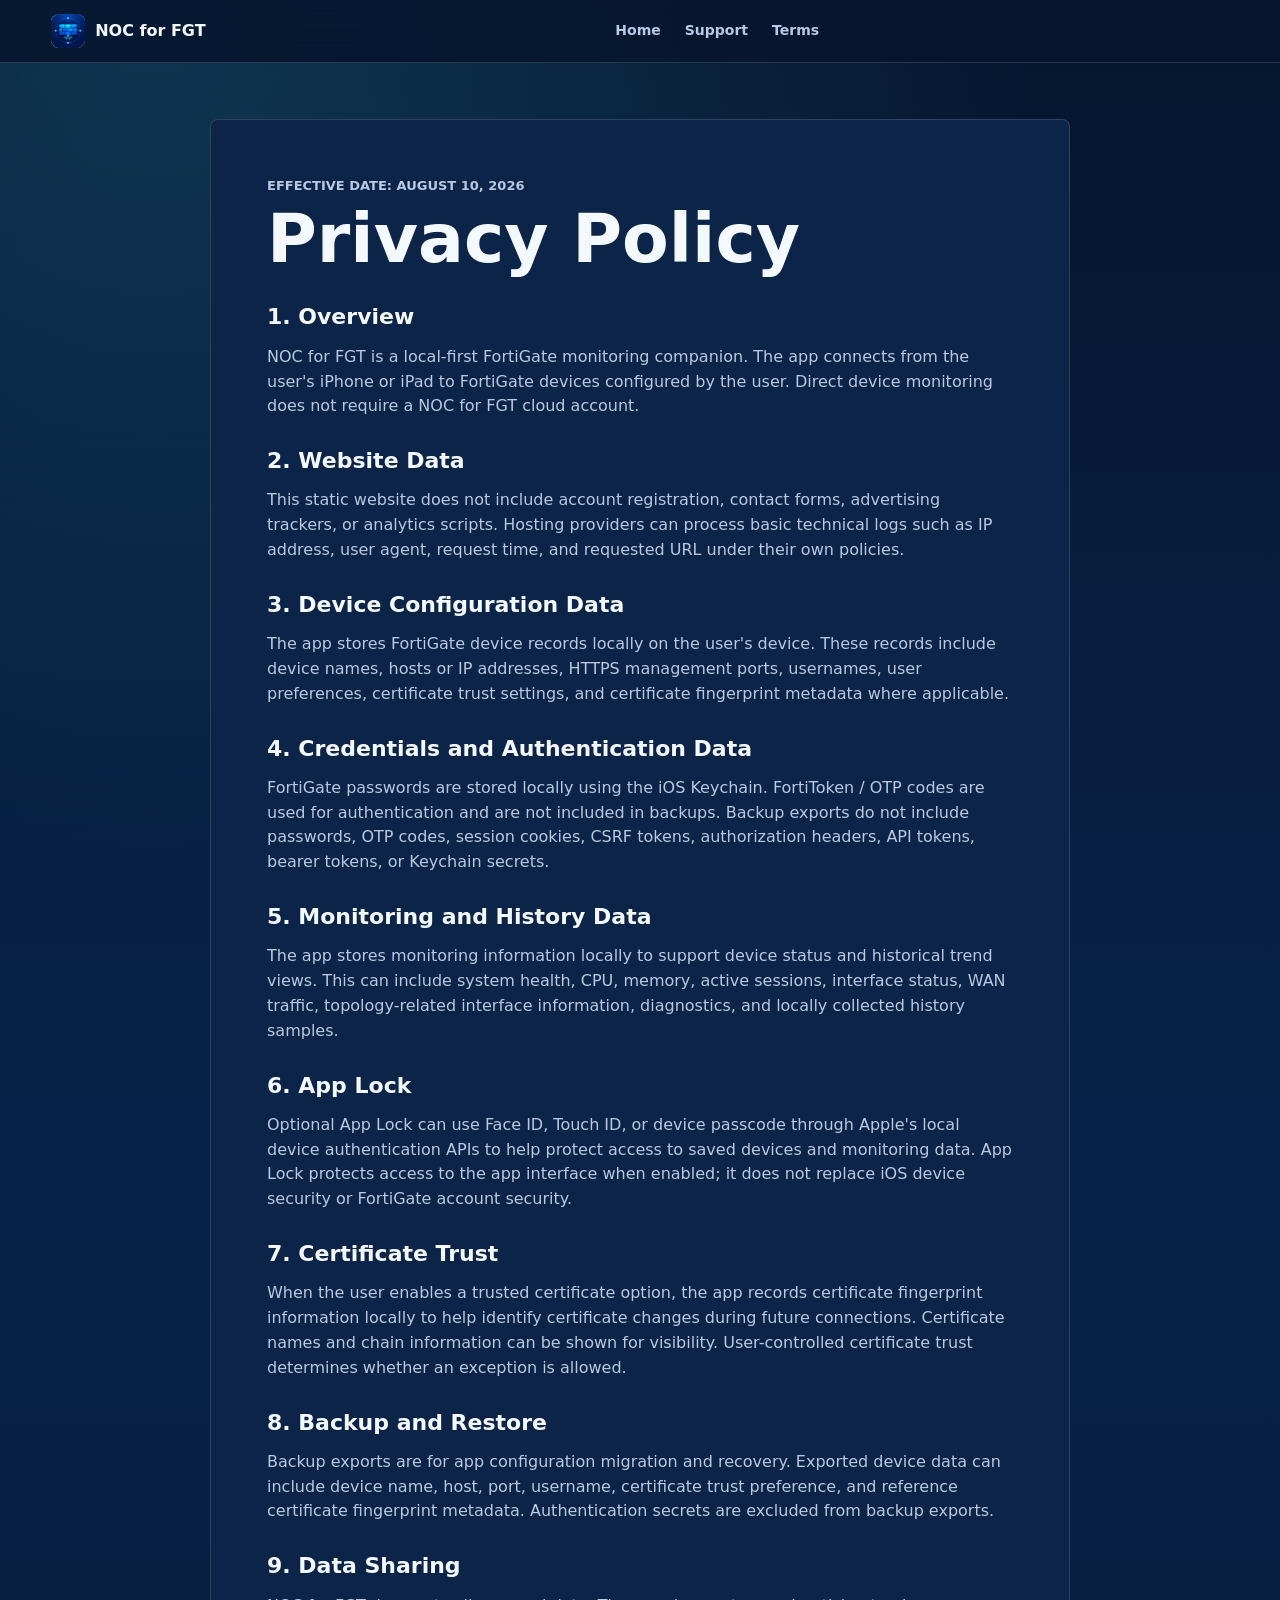
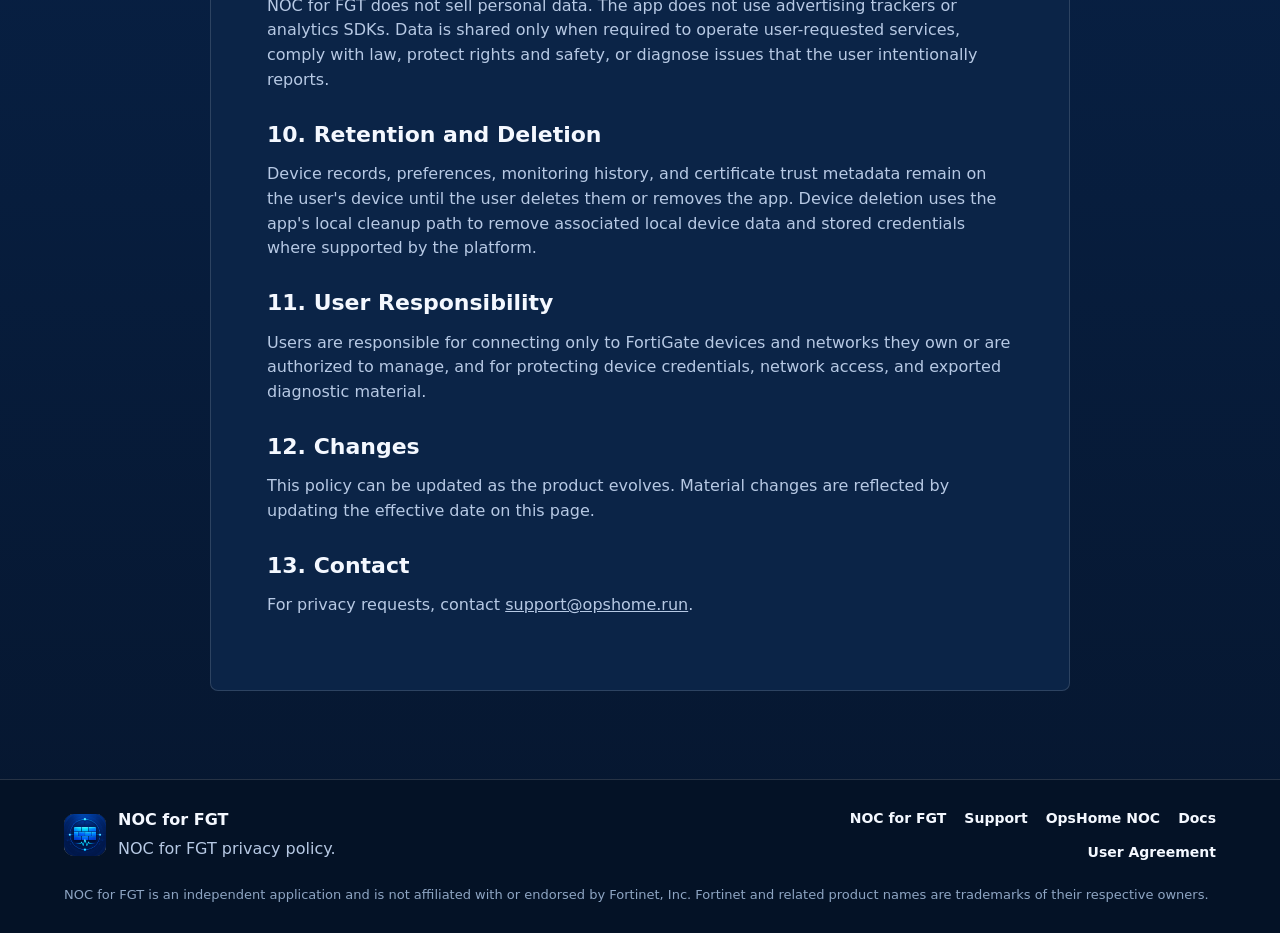
==== docs/privacy.html @ e4c50e58 "Add files via upload" ====
<!doctype html>
<html lang="en">
<head>
  <meta charset="utf-8">
  <meta name="viewport" content="width=device-width, initial-scale=1">
  <meta name="description" content="Privacy Policy for NOC for FGT.">
  <title>Privacy Policy | NOC for FGT</title>
  <link rel="canonical" href="https://fgt.opshome.run/privacy.html">
  <link rel="icon" href="favicon.ico" sizes="any">
  <link rel="apple-touch-icon" href="assets/images/logo.png">
  <link rel="stylesheet" href="assets/styles.css">
</head>
<body>
  <header class="site-header compact">
    <a class="brand" href="index.html" aria-label="NOC for FGT home">
      <img src="assets/images/logo.png" alt="" class="brand-logo">
      <span>NOC for FGT</span>
    </a>
    <nav class="site-nav" aria-label="Primary navigation">
      <a href="index.html">Home</a>
      <a href="support.html">Support</a>
      <a href="terms.html">Terms</a>
    </nav>
  </header>

  <main class="legal-page">
    <article class="legal-document">
      <p class="eyebrow">Effective date: August 10, 2026</p>
      <h1>Privacy Policy</h1>

      <h2>1. Overview</h2>
      <p>NOC for FGT is a local-first FortiGate monitoring companion. The app connects from the user's iPhone or iPad to FortiGate devices configured by the user. Direct device monitoring does not require a NOC for FGT cloud account.</p>

      <h2>2. Website Data</h2>
      <p>This static website does not include account registration, contact forms, advertising trackers, or analytics scripts. Hosting providers can process basic technical logs such as IP address, user agent, request time, and requested URL under their own policies.</p>

      <h2>3. Device Configuration Data</h2>
      <p>The app stores FortiGate device records locally on the user's device. These records include device names, hosts or IP addresses, HTTPS management ports, usernames, user preferences, certificate trust settings, and certificate fingerprint metadata where applicable.</p>

      <h2>4. Credentials and Authentication Data</h2>
      <p>FortiGate passwords are stored locally using the iOS Keychain. FortiToken / OTP codes are used for authentication and are not included in backups. Backup exports do not include passwords, OTP codes, session cookies, CSRF tokens, authorization headers, API tokens, bearer tokens, or Keychain secrets.</p>

      <h2>5. Monitoring and History Data</h2>
      <p>The app stores monitoring information locally to support device status and historical trend views. This can include system health, CPU, memory, active sessions, interface status, WAN traffic, topology-related interface information, diagnostics, and locally collected history samples.</p>

      <h2>6. App Lock</h2>
      <p>Optional App Lock can use Face ID, Touch ID, or device passcode through Apple's local device authentication APIs to help protect access to saved devices and monitoring data. App Lock protects access to the app interface when enabled; it does not replace iOS device security or FortiGate account security.</p>

      <h2>7. Certificate Trust</h2>
      <p>When the user enables a trusted certificate option, the app records certificate fingerprint information locally to help identify certificate changes during future connections. Certificate names and chain information can be shown for visibility. User-controlled certificate trust determines whether an exception is allowed.</p>

      <h2>8. Backup and Restore</h2>
      <p>Backup exports are for app configuration migration and recovery. Exported device data can include device name, host, port, username, certificate trust preference, and reference certificate fingerprint metadata. Authentication secrets are excluded from backup exports.</p>

      <h2>9. Data Sharing</h2>
      <p>NOC for FGT does not sell personal data. The app does not use advertising trackers or analytics SDKs. Data is shared only when required to operate user-requested services, comply with law, protect rights and safety, or diagnose issues that the user intentionally reports.</p>

      <h2>10. Retention and Deletion</h2>
      <p>Device records, preferences, monitoring history, and certificate trust metadata remain on the user's device until the user deletes them or removes the app. Device deletion uses the app's local cleanup path to remove associated local device data and stored credentials where supported by the platform.</p>

      <h2>11. User Responsibility</h2>
      <p>Users are responsible for connecting only to FortiGate devices and networks they own or are authorized to manage, and for protecting device credentials, network access, and exported diagnostic material.</p>

      <h2>12. Changes</h2>
      <p>This policy can be updated as the product evolves. Material changes are reflected by updating the effective date on this page.</p>

      <h2>13. Contact</h2>
      <p>For privacy requests, contact <a href="mailto:support@opshome.run">support@opshome.run</a>.</p>
    </article>
  </main>

  <footer class="site-footer">
    <div class="footer-brand">
      <img src="assets/images/logo.png" alt="" class="footer-logo">
      <div>
        <strong>NOC for FGT</strong>
        <p>NOC for FGT privacy policy.</p>
      </div>
    </div>
    <div class="footer-links">
      <a href="index.html">NOC for FGT</a>
      <a href="support.html">Support</a>
      <a href="https://app.opshome.run/" target="_blank" rel="noopener">OpsHome NOC</a>
      <a href="https://docs.opshome.run/" target="_blank" rel="noopener">Docs</a>
      <a href="terms.html">User Agreement</a>
    </div>
    <p class="footer-note">NOC for FGT is an independent application and is not affiliated with or endorsed by Fortinet, Inc. Fortinet and related product names are trademarks of their respective owners.</p>
  </footer>
</body>
</html>
---- docs/assets/styles.css ----
:root {
  color-scheme: dark;
  --bg: #06162e;
  --panel: #0b2447;
  --panel-2: #103a70;
  --ink: #f4f8ff;
  --muted: #b7c9e4;
  --line: rgba(255, 255, 255, 0.14);
  --blue: #3f8cff;
  --blue-2: #0c5ed7;
  --cyan: #43d9ff;
  --white: #f5f9ff;
  --dark-text: #071932;
  --dark-muted: #49647f;
  --card-text-primary: #102a43;
  --card-text-secondary: #475569;
  --shadow: 0 24px 80px rgba(0, 18, 56, 0.42);
}

* {
  box-sizing: border-box;
}

html {
  scroll-behavior: smooth;
  scroll-padding-top: 84px;
}

body {
  margin: 0;
  min-width: 320px;
  overflow-x: hidden;
  background:
    radial-gradient(circle at 12% 0%, rgba(67, 217, 255, 0.16), transparent 32%),
    linear-gradient(180deg, #06162e 0%, #08234a 46%, #06162e 100%);
  color: var(--ink);
  font-family: Inter, ui-sans-serif, system-ui, -apple-system, BlinkMacSystemFont, "Segoe UI", sans-serif;
  line-height: 1.55;
}

a {
  color: inherit;
}

a:focus-visible,
button:focus-visible,
summary:focus-visible {
  outline: 3px solid var(--cyan);
  outline-offset: 4px;
}

.site-header {
  position: sticky;
  top: 0;
  z-index: 20;
  display: grid;
  grid-template-columns: auto minmax(0, 1fr) auto;
  gap: 20px;
  align-items: center;
  padding: 14px clamp(18px, 4vw, 56px);
  background: rgba(6, 22, 46, 0.86);
  border-bottom: 1px solid var(--line);
  backdrop-filter: blur(18px);
}

.brand {
  display: inline-flex;
  align-items: center;
  gap: 10px;
  min-width: 0;
  color: var(--ink);
  font-weight: 800;
  text-decoration: none;
}

.brand-logo {
  width: 34px;
  height: 34px;
  border-radius: 8px;
}

.site-nav {
  display: flex;
  align-items: center;
  justify-content: center;
  gap: clamp(12px, 2vw, 24px);
  color: var(--muted);
  font-size: 14px;
  font-weight: 700;
  white-space: nowrap;
}

.site-nav a,
.footer-links a,
.family-links a,
.text-link {
  text-decoration: none;
}

.site-nav a:hover,
.footer-links a:hover,
.family-links a:hover,
.text-link:hover {
  color: var(--cyan);
}

.nav-cta {
  display: inline-flex;
  align-items: center;
  justify-content: center;
  min-height: 38px;
  padding: 0 14px;
  border: 1px solid rgba(105, 166, 255, 0.55);
  border-radius: 8px;
  color: var(--ink);
  font-size: 13px;
  font-weight: 800;
  text-decoration: none;
  background: rgba(63, 140, 255, 0.14);
}

.hero {
  padding: 84px clamp(18px, 5vw, 72px) 64px;
  border-bottom: 1px solid var(--line);
  background:
    linear-gradient(90deg, rgba(6, 22, 46, 0.96), rgba(6, 22, 46, 0.78)),
    linear-gradient(180deg, rgba(63, 140, 255, 0.18), rgba(64, 217, 255, 0.08));
}

.hero-inner,
.section {
  width: min(1220px, 100%);
  margin: 0 auto;
}

.hero-inner {
  display: grid;
  grid-template-columns: minmax(0, 1.05fr) minmax(320px, 0.95fr);
  gap: clamp(34px, 6vw, 84px);
  align-items: center;
  min-height: 76vh;
}

.hero-content {
  position: relative;
  z-index: 1;
}

.hero-logo {
  width: 72px;
  height: 72px;
  border-radius: 16px;
  margin-bottom: 24px;
  box-shadow: var(--shadow);
}

.eyebrow {
  margin: 0 0 10px;
  color: var(--cyan);
  font-size: 13px;
  font-weight: 900;
  letter-spacing: 0;
  text-transform: uppercase;
}

h1,
h2,
h3,
p,
li,
summary {
  overflow-wrap: anywhere;
}

h1 {
  max-width: 760px;
  margin: 0;
  font-size: clamp(48px, 7vw, 92px);
  line-height: 0.96;
  letter-spacing: 0;
}

h2 {
  margin: 0;
  font-size: clamp(32px, 4vw, 54px);
  line-height: 1.06;
  letter-spacing: 0;
}

h3 {
  margin: 0 0 10px;
  font-size: 20px;
  line-height: 1.2;
}

.hero-copy {
  max-width: 680px;
  margin: 24px 0 0;
  color: var(--ink);
  font-size: clamp(19px, 2vw, 23px);
}

.hero-support,
.section-copy p,
.section-heading p,
.final-cta p,
.product-family p,
.topology-copy p {
  color: var(--muted);
  font-size: 17px;
}

.hero-support {
  max-width: 640px;
  margin: 14px 0 0;
}

.hero-actions,
.cta-actions {
  display: flex;
  flex-wrap: wrap;
  align-items: center;
  gap: 12px;
  margin-top: 30px;
}

.button {
  display: inline-flex;
  align-items: center;
  justify-content: center;
  min-height: 46px;
  padding: 0 18px;
  border-radius: 8px;
  border: 1px solid var(--line);
  font-weight: 850;
  text-decoration: none;
}

.button.primary {
  background: linear-gradient(180deg, var(--blue), var(--blue-2));
  border-color: #69a6ff;
  color: #ffffff;
}

.button.secondary {
  background: rgba(255, 255, 255, 0.07);
  color: var(--ink);
}

.button.disabled {
  cursor: default;
}

.text-link {
  color: var(--cyan);
  font-weight: 850;
}

.trust-chips {
  display: flex;
  flex-wrap: wrap;
  gap: 10px;
  margin-top: 26px;
}

.trust-chips span,
.trend-list span,
.topology-tags span {
  display: inline-flex;
  align-items: center;
  min-height: 34px;
  padding: 0 12px;
  border-radius: 999px;
  border: 1px solid rgba(67, 217, 255, 0.28);
  background: rgba(67, 217, 255, 0.08);
  color: #d8f5ff;
  font-size: 13px;
  font-weight: 800;
}

.demo-note {
  margin: 18px 0 0;
  color: #d8eaff;
}

.hero-shot {
  display: block;
  width: min(100%, 520px);
  max-height: 760px;
  margin-inline: auto;
  object-fit: contain;
  filter: drop-shadow(var(--shadow));
}

.trust-bar {
  display: flex;
  flex-wrap: wrap;
  justify-content: center;
  gap: 12px 22px;
  padding: 18px clamp(18px, 5vw, 72px);
  color: #d6e7ff;
  background: rgba(11, 36, 71, 0.72);
  border-bottom: 1px solid var(--line);
  font-size: 14px;
  font-weight: 750;
}

.section {
  padding: clamp(68px, 8vw, 112px) 0;
}

.split-section {
  display: grid;
  grid-template-columns: minmax(0, 0.95fr) minmax(320px, 1.05fr);
  gap: clamp(36px, 6vw, 78px);
  align-items: center;
  padding-left: clamp(18px, 5vw, 72px);
  padding-right: clamp(18px, 5vw, 72px);
}

.split-section.reverse {
  grid-template-columns: minmax(320px, 1fr) minmax(0, 1fr);
}

.section-copy p {
  max-width: 700px;
}

.capability-list {
  display: grid;
  grid-template-columns: repeat(2, minmax(0, 1fr));
  gap: 14px;
  margin-top: 26px;
}

.capability-list article,
.security-list p,
.device-grid article,
.metric-grid article,
.compat-grid article,
.steps article {
  border: 1px solid var(--line);
  border-radius: 8px;
  background: rgba(255, 255, 255, 0.055);
}

.capability-list article {
  padding: 18px;
}

.capability-list p,
.security-list p,
.device-grid p,
.compat-grid p,
.steps p,
.faq-list p {
  margin: 0;
  color: var(--muted);
}

.product-shot {
  margin: 0;
}

.product-shot img {
  display: block;
  width: 100%;
  max-height: 720px;
  object-fit: contain;
  filter: drop-shadow(var(--shadow));
}

figcaption {
  margin-top: 10px;
  color: var(--muted);
  font-size: 13px;
  text-align: center;
}

.light-section {
  width: 100%;
  max-width: none;
  padding-left: clamp(18px, 5vw, 72px);
  padding-right: clamp(18px, 5vw, 72px);
  background: #eaf3ff;
  color: var(--dark-text);
}

.light-section > * {
  width: min(1220px, 100%);
  margin-left: auto;
  margin-right: auto;
}

.light-section .eyebrow {
  color: #0c5ed7;
}

.light-section .section-heading p,
.light-section p,
.light-section li {
  color: var(--dark-muted);
}

.section-heading {
  max-width: 820px;
  margin-bottom: 32px;
}

.feature-columns,
.steps,
.compat-grid {
  display: grid;
  grid-template-columns: repeat(4, minmax(0, 1fr));
  gap: 16px;
}

.feature-columns article,
.steps article,
.compat-grid article {
  padding: 22px;
  border-radius: 8px;
  background: #ffffff;
  border: 1px solid #c5d9f5;
  box-shadow: 0 16px 40px rgba(28, 86, 155, 0.08);
}

.feature-columns ul,
.check-list {
  margin: 0;
  padding-left: 20px;
  color: var(--dark-muted);
}

.feature-columns li + li,
.check-list li + li {
  margin-top: 8px;
}

.metrics-section,
.topology-section,
.demo-section,
.compatibility-section,
.faq-section,
.final-cta,
.product-family {
  padding-left: clamp(18px, 5vw, 72px);
  padding-right: clamp(18px, 5vw, 72px);
}

.narrow {
  max-width: 760px;
}

.metric-grid {
  display: grid;
  grid-template-columns: repeat(5, minmax(0, 1fr));
  gap: 14px;
  margin-top: 30px;
}

.metric-grid article {
  min-height: 128px;
  padding: 20px;
}

.metric-grid strong,
.device-grid strong {
  display: block;
  color: var(--ink);
  font-size: 22px;
  line-height: 1.15;
}

.metric-grid span,
.device-grid span {
  display: block;
  margin-bottom: 8px;
  color: var(--cyan);
  font-size: 13px;
  font-weight: 850;
  text-transform: uppercase;
}

.trend-list,
.topology-tags {
  display: flex;
  flex-wrap: wrap;
  gap: 10px;
  margin-top: 22px;
}

.fine-print {
  margin-top: 18px;
  color: #91a9ca;
  font-size: 14px;
}

.topology-section {
  display: grid;
  grid-template-columns: minmax(0, 0.9fr) minmax(320px, 1.1fr);
  gap: clamp(30px, 6vw, 72px);
  align-items: center;
  background: rgba(255, 255, 255, 0.035);
  border-top: 1px solid var(--line);
  border-bottom: 1px solid var(--line);
}

.demo-section {
  display: grid;
  place-items: center;
}

.demo-panel {
  width: min(900px, 100%);
  padding: clamp(28px, 5vw, 56px);
  border-radius: 8px;
  background:
    linear-gradient(135deg, rgba(63, 140, 255, 0.22), rgba(67, 217, 255, 0.08)),
    var(--panel);
  border: 1px solid rgba(105, 166, 255, 0.32);
  box-shadow: var(--shadow);
}

.check-list {
  color: var(--muted);
  margin-top: 20px;
}

.device-grid {
  display: grid;
  grid-template-columns: repeat(2, minmax(0, 1fr));
  gap: 14px;
}

.device-grid article {
  min-height: 132px;
  padding: 20px;
}

.security-section {
  display: grid;
  grid-template-columns: minmax(0, 0.8fr) minmax(340px, 1.2fr);
  gap: clamp(32px, 6vw, 72px);
  background: var(--panel);
  border-top: 1px solid var(--line);
  border-bottom: 1px solid var(--line);
}

.security-list {
  display: grid;
  gap: 14px;
}

.security-list p {
  padding: 18px;
}

.security-list strong {
  color: var(--ink);
}

.steps {
  grid-template-columns: repeat(3, minmax(0, 1fr));
}

.steps span {
  display: block;
  margin-bottom: 18px;
  color: #0c5ed7;
  font-size: 30px;
  font-weight: 950;
}

.compat-grid {
  grid-template-columns: repeat(3, minmax(0, 1fr));
}

.compatibility-section .compat-grid article {
  color: var(--card-text-primary);
}

.compatibility-section .compat-grid h3 {
  color: var(--card-text-primary);
}

.compatibility-section .compat-grid p {
  color: var(--card-text-secondary);
}

.faq-list {
  display: grid;
  gap: 12px;
  max-width: 980px;
}

.faq-list details {
  border: 1px solid var(--line);
  border-radius: 8px;
  background: rgba(255, 255, 255, 0.055);
}

.faq-list summary {
  cursor: pointer;
  padding: 18px 20px;
  color: var(--ink);
  font-weight: 850;
}

.faq-list p {
  padding: 0 20px 20px;
}

.final-cta {
  text-align: center;
  background:
    linear-gradient(135deg, rgba(63, 140, 255, 0.22), rgba(64, 217, 255, 0.08)),
    #071b38;
  border-top: 1px solid var(--line);
  border-bottom: 1px solid var(--line);
}

.final-cta h2,
.final-cta p,
.final-cta .hero-actions {
  margin-left: auto;
  margin-right: auto;
}

.final-cta p {
  max-width: 640px;
}

.final-cta .hero-actions {
  justify-content: center;
}

.product-family {
  display: grid;
  grid-template-columns: minmax(0, 0.9fr) minmax(320px, 1.1fr);
  gap: clamp(28px, 5vw, 64px);
  align-items: center;
}

.family-links {
  display: flex;
  flex-wrap: wrap;
  justify-content: flex-end;
  gap: 12px;
}

.family-links a {
  padding: 12px 14px;
  border-radius: 8px;
  border: 1px solid var(--line);
  background: rgba(255, 255, 255, 0.055);
  color: var(--ink);
  font-weight: 800;
}

.site-footer {
  display: grid;
  grid-template-columns: minmax(260px, 1.1fr) minmax(220px, 0.9fr);
  gap: 22px;
  align-items: start;
  padding: 28px clamp(18px, 5vw, 72px);
  color: var(--muted);
  border-top: 1px solid var(--line);
  background: #041226;
}

.site-footer p {
  margin: 0;
}

.site-footer a {
  color: var(--ink);
}

.footer-brand {
  display: flex;
  gap: 12px;
  align-items: center;
}

.footer-brand strong {
  display: block;
  color: var(--ink);
  margin-bottom: 4px;
}

.footer-logo {
  width: 42px;
  height: 42px;
  border-radius: 10px;
  flex: 0 0 auto;
}

.footer-links {
  display: flex;
  flex-wrap: wrap;
  justify-content: flex-end;
  gap: 12px 18px;
  font-size: 14px;
  font-weight: 800;
}

.footer-note {
  grid-column: 1 / -1;
  color: #8ea5c3;
  font-size: 13px;
}

.legal-page {
  padding: 56px 20px 88px;
}

.legal-document {
  max-width: 860px;
  margin: 0 auto;
  padding: clamp(28px, 5vw, 56px);
  background: var(--panel);
  border: 1px solid var(--line);
  border-radius: 8px;
}

.legal-document h1 {
  font-size: clamp(38px, 6vw, 68px);
  margin-bottom: 34px;
}

.legal-document h2 {
  margin-top: 30px;
  font-size: 22px;
}

.legal-document p {
  color: var(--muted);
}

.support-hero {
  padding: 78px clamp(18px, 5vw, 72px) 58px;
  border-bottom: 1px solid var(--line);
  background:
    linear-gradient(90deg, rgba(6, 22, 46, 0.96), rgba(6, 22, 46, 0.82)),
    linear-gradient(180deg, rgba(63, 140, 255, 0.18), rgba(67, 217, 255, 0.08));
}

.support-hero-inner {
  width: min(980px, 100%);
  margin: 0 auto;
}

.support-section {
  padding-left: clamp(18px, 5vw, 72px);
  padding-right: clamp(18px, 5vw, 72px);
}

.support-grid,
.support-columns {
  display: grid;
  grid-template-columns: repeat(3, minmax(0, 1fr));
  gap: 16px;
}

.support-card,
.support-columns article,
.support-note,
.support-links-panel {
  border: 1px solid var(--line);
  border-radius: 8px;
  background: rgba(255, 255, 255, 0.055);
}

.support-card {
  display: block;
  min-height: 148px;
  padding: 20px;
  color: var(--ink);
  text-decoration: none;
}

.support-card strong {
  display: block;
  margin-bottom: 8px;
  color: var(--ink);
  font-size: 19px;
}

.support-card span,
.support-note p,
.support-contact p {
  color: var(--muted);
}

.support-columns article {
  padding: 22px;
}

.support-columns ul,
.support-list {
  margin: 0;
  padding-left: 22px;
}

.support-columns li + li,
.support-list li + li {
  margin-top: 8px;
}

.support-note {
  margin-top: 16px;
  padding: 20px;
}

.support-list {
  max-width: 900px;
  color: var(--muted);
}

.light-section .support-columns article,
.light-section .support-card,
.light-section .support-note {
  color: var(--card-text-primary);
  background: #ffffff;
  border-color: #c5d9f5;
}

.light-section .support-columns p,
.light-section .support-columns li,
.light-section .support-note p,
.light-section .support-list,
.support-faq p {
  color: var(--card-text-secondary);
}

.light-section .faq-list details {
  background: #ffffff;
  border-color: #c5d9f5;
}

.light-section .faq-list summary {
  color: var(--card-text-primary);
}

.support-contact {
  display: grid;
  grid-template-columns: minmax(0, 1fr) minmax(280px, 0.42fr);
  gap: clamp(24px, 5vw, 56px);
  align-items: start;
  padding-left: clamp(18px, 5vw, 72px);
  padding-right: clamp(18px, 5vw, 72px);
  background: var(--panel);
  border-top: 1px solid var(--line);
}

.support-contact .button {
  margin-top: 10px;
}

.support-links-panel {
  display: grid;
  gap: 12px;
  padding: 22px;
}

.support-links-panel a {
  color: var(--cyan);
  font-weight: 850;
  text-decoration: none;
}

@media (max-width: 1020px) {
  .site-header {
    grid-template-columns: 1fr auto;
  }

  .site-nav {
    grid-column: 1 / -1;
    justify-content: flex-start;
    overflow-x: auto;
    padding-bottom: 4px;
  }

  .hero-inner,
  .split-section,
  .split-section.reverse,
  .topology-section,
  .security-section,
  .product-family {
    grid-template-columns: 1fr;
  }

  .hero-inner {
    min-height: 0;
  }

  .hero-shot {
    width: min(84vw, 440px);
  }

  .feature-columns,
  .metric-grid,
  .support-grid,
  .support-columns,
  .support-contact {
    grid-template-columns: repeat(2, minmax(0, 1fr));
  }

  .family-links {
    justify-content: flex-start;
  }
}

@media (max-width: 680px) {
  .site-header {
    gap: 12px;
  }

  .nav-cta {
    font-size: 12px;
    padding: 0 10px;
  }

  .hero {
    padding-top: 48px;
  }

  .hero-logo {
    width: 58px;
    height: 58px;
  }

  .hero-actions,
  .button {
    width: 100%;
  }

  .text-link {
    display: inline-flex;
    min-height: 42px;
    align-items: center;
    justify-content: center;
    width: 100%;
  }

  .capability-list,
  .feature-columns,
  .metric-grid,
  .device-grid,
  .steps,
  .compat-grid,
  .support-grid,
  .support-columns,
  .support-contact {
    grid-template-columns: 1fr;
  }

  .metric-grid article,
  .device-grid article {
    min-height: 0;
  }

  .site-footer {
    grid-template-columns: 1fr;
  }

  .footer-links {
    justify-content: flex-start;
  }
}

@media (prefers-reduced-motion: reduce) {
  html {
    scroll-behavior: auto;
  }

  *,
  *::before,
  *::after {
    transition-duration: 0.01ms !important;
    animation-duration: 0.01ms !important;
    animation-iteration-count: 1 !important;
  }
}
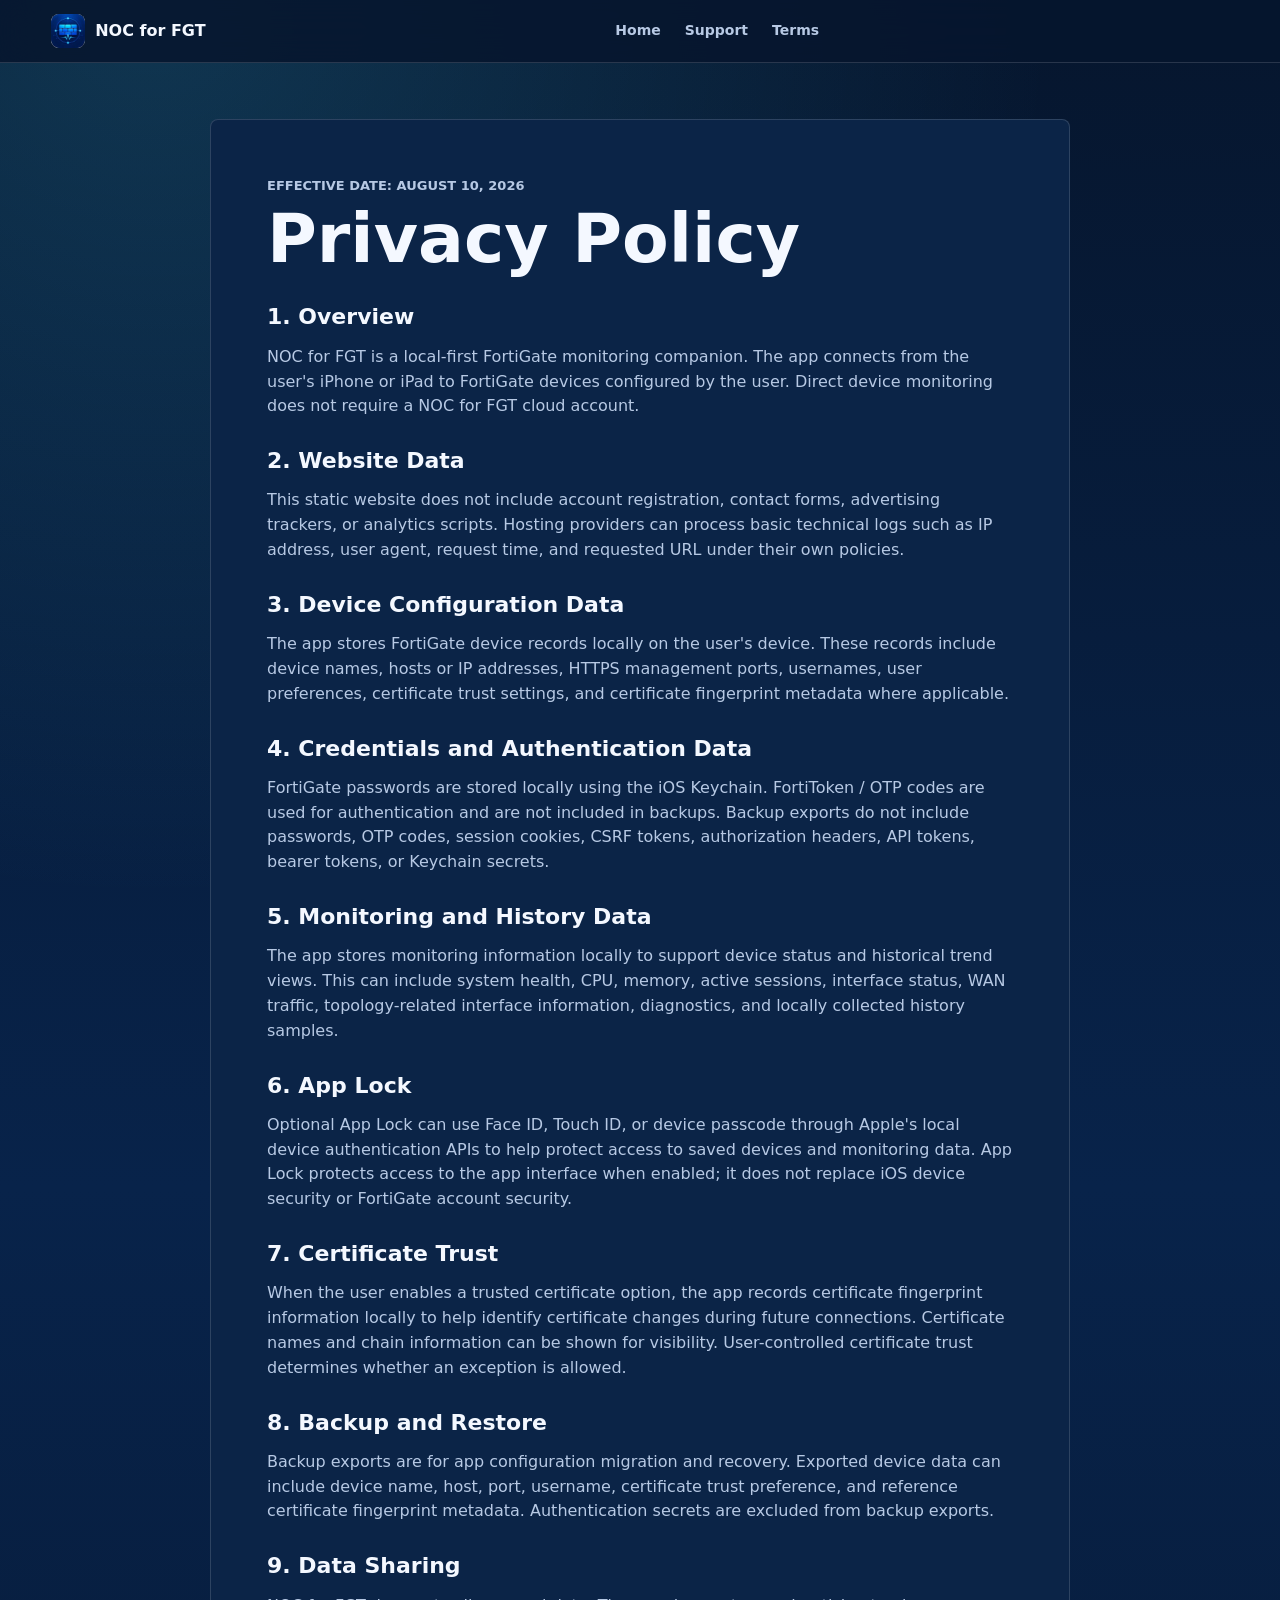
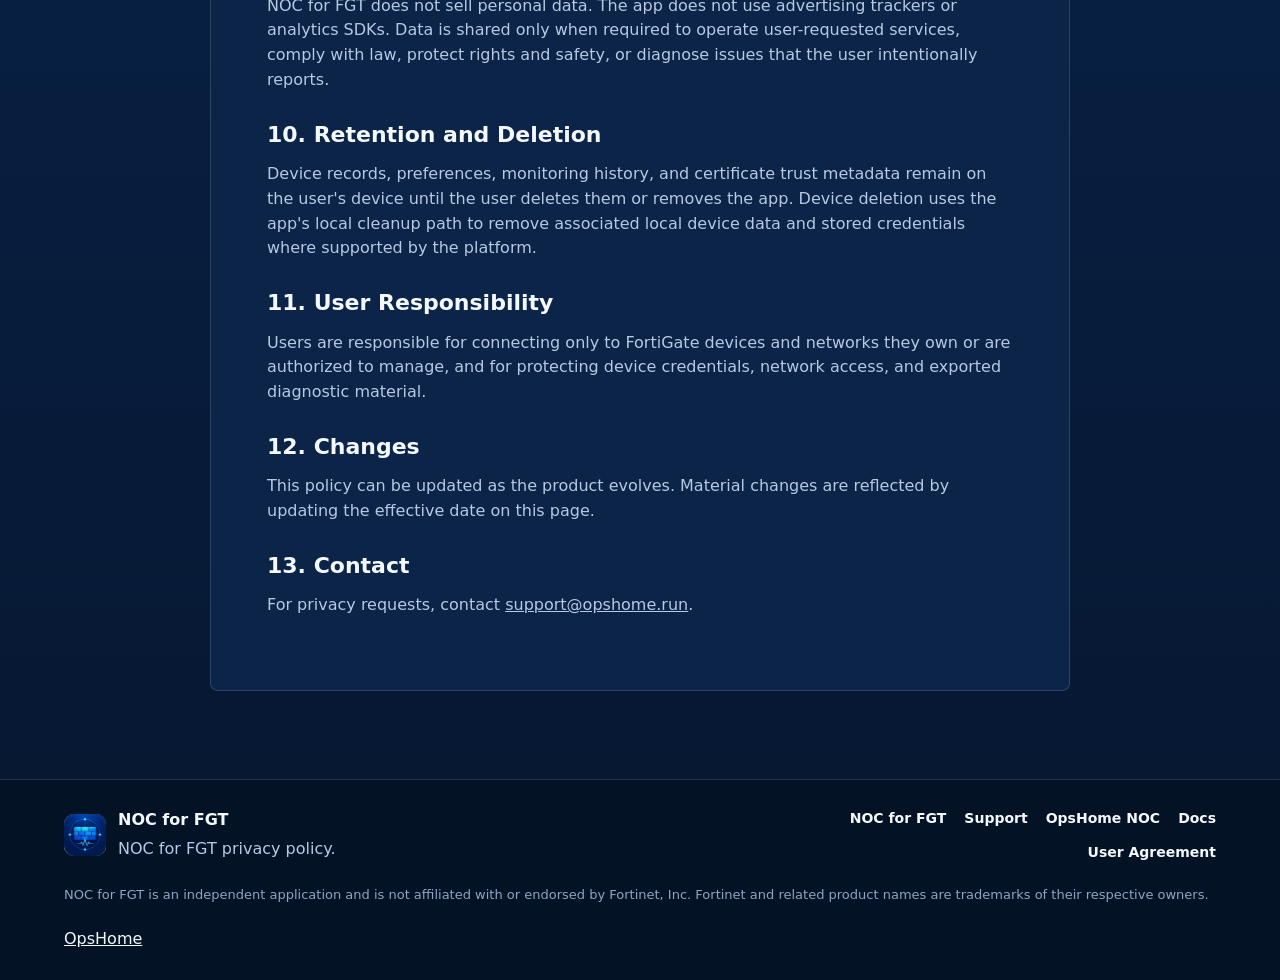
==== commit 0ab2bc81: "Add files via upload" ====
--- a/docs/privacy.html
+++ b/docs/privacy.html
@@ -4,20 +4,21 @@
   <meta charset="utf-8">
   <meta name="viewport" content="width=device-width, initial-scale=1">
   <meta name="description" content="Privacy Policy for NOC for FGT.">
+  <meta name="robots" content="noindex,follow">
   <title>Privacy Policy | NOC for FGT</title>
   <link rel="canonical" href="https://fgt.opshome.run/privacy.html">
   <link rel="icon" href="favicon.ico" sizes="any">
-  <link rel="apple-touch-icon" href="assets/images/logo.png">
-  <link rel="stylesheet" href="assets/styles.css">
+  <link rel="apple-touch-icon" href="assets/images/apple-touch-icon.png">
+  <link rel="stylesheet" href="assets/styles.css?v=20260813-pagespeed">
 </head>
 <body>
   <header class="site-header compact">
-    <a class="brand" href="index.html" aria-label="NOC for FGT home">
-      <img src="assets/images/logo.png" alt="" class="brand-logo">
+    <a class="brand" href="/" aria-label="NOC for FGT home">
+      <img src="assets/images/logo-96.webp" alt="" class="brand-logo" width="96" height="96" decoding="async">
       <span>NOC for FGT</span>
     </a>
     <nav class="site-nav" aria-label="Primary navigation">
-      <a href="index.html">Home</a>
+      <a href="/">Home</a>
       <a href="support.html">Support</a>
       <a href="terms.html">Terms</a>
     </nav>
@@ -71,20 +72,21 @@
 
   <footer class="site-footer">
     <div class="footer-brand">
-      <img src="assets/images/logo.png" alt="" class="footer-logo">
+      <img src="assets/images/logo-96.webp" alt="" class="footer-logo" width="96" height="96" loading="lazy" decoding="async">
       <div>
         <strong>NOC for FGT</strong>
         <p>NOC for FGT privacy policy.</p>
       </div>
     </div>
     <div class="footer-links">
-      <a href="index.html">NOC for FGT</a>
+      <a href="/">NOC for FGT</a>
       <a href="support.html">Support</a>
       <a href="https://app.opshome.run/" target="_blank" rel="noopener">OpsHome NOC</a>
       <a href="https://docs.opshome.run/" target="_blank" rel="noopener">Docs</a>
       <a href="terms.html">User Agreement</a>
     </div>
     <p class="footer-note">NOC for FGT is an independent application and is not affiliated with or endorsed by Fortinet, Inc. Fortinet and related product names are trademarks of their respective owners.</p>
+  <a href="https://opshome.run/" target="_blank" rel="noopener">OpsHome</a>
   </footer>
 </body>
 </html>
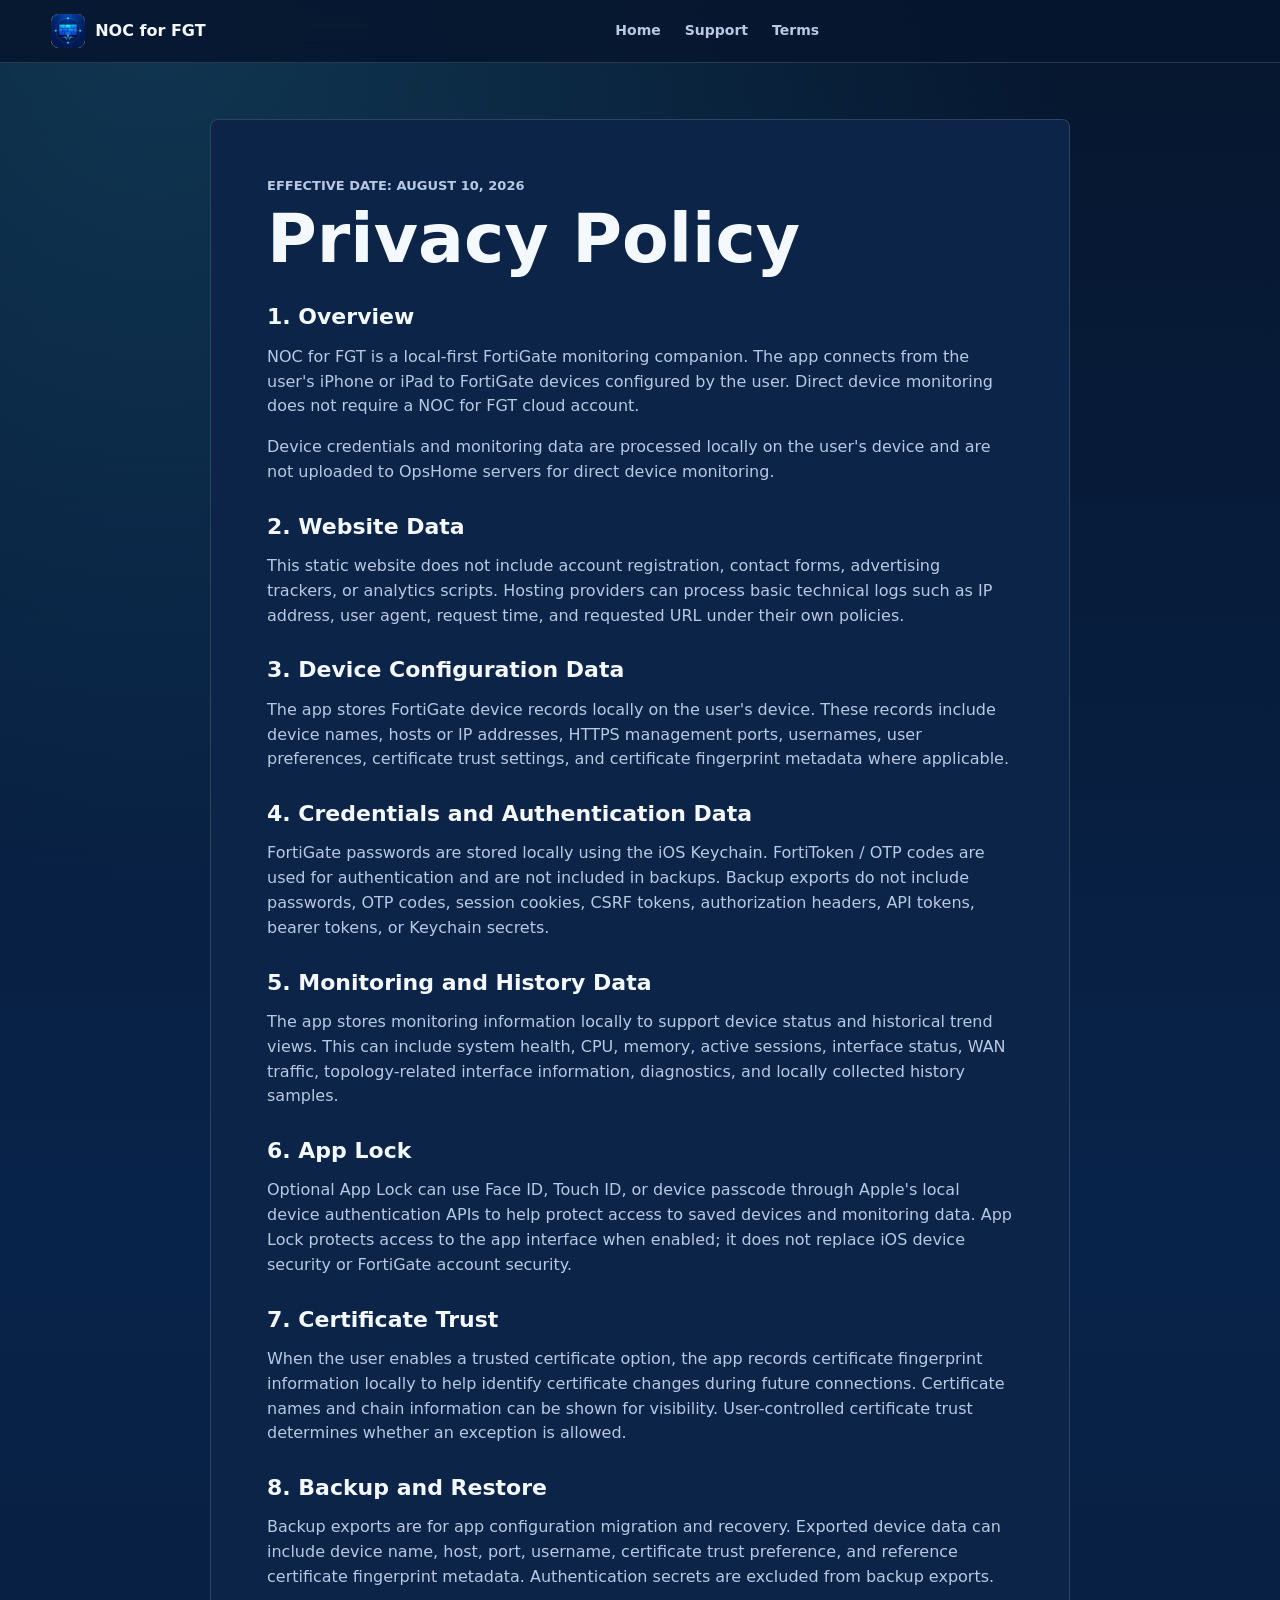
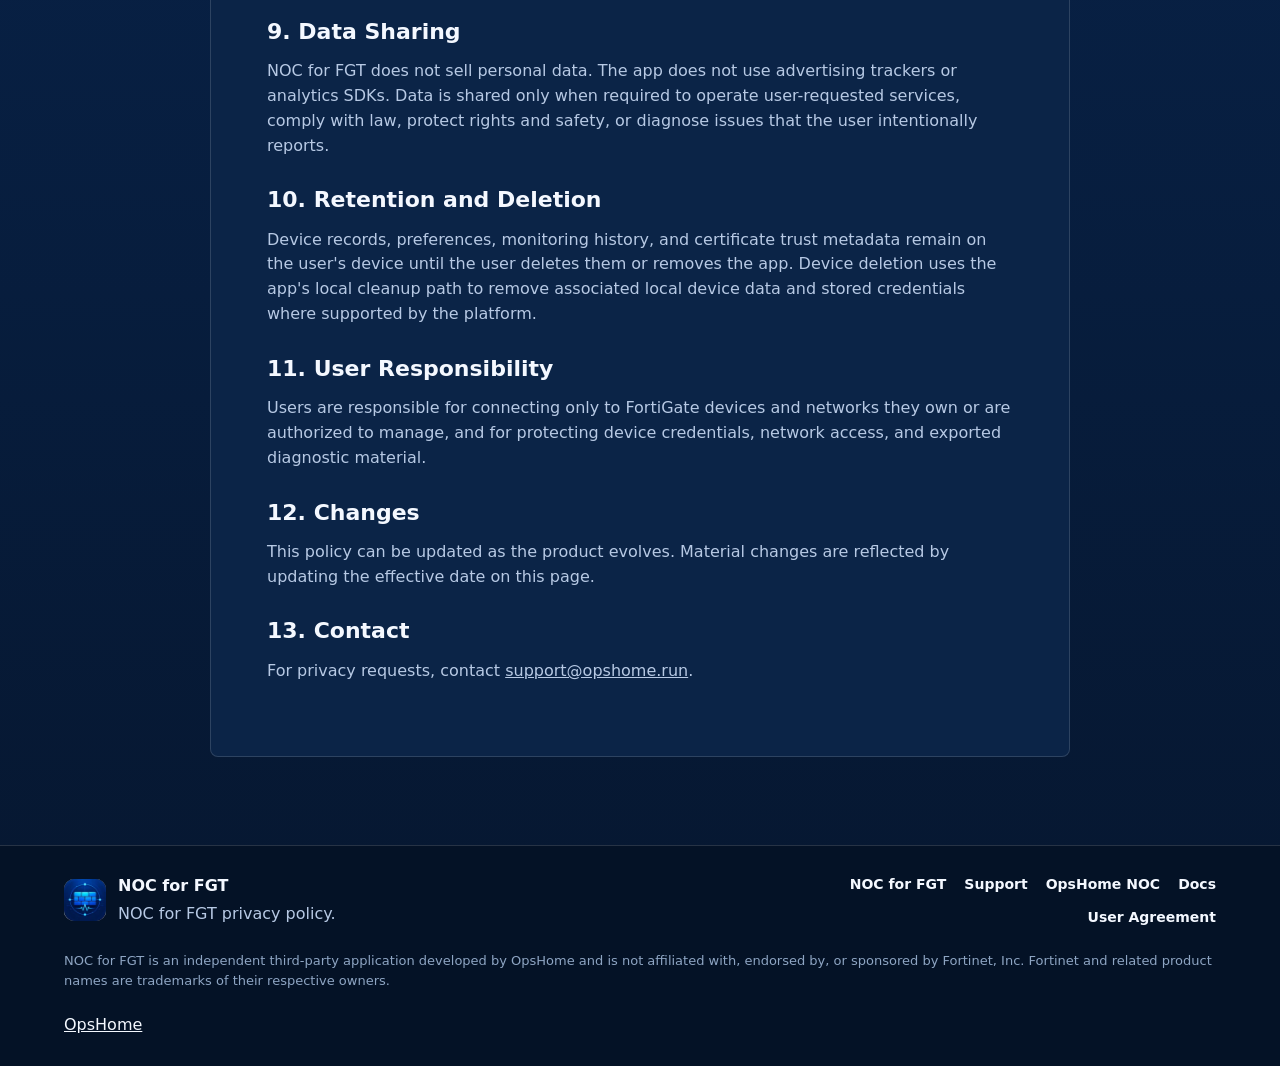
==== commit a94d81be: "Add files via upload" ====
--- a/docs/privacy.html
+++ b/docs/privacy.html
@@ -31,6 +31,7 @@
 
       <h2>1. Overview</h2>
       <p>NOC for FGT is a local-first FortiGate monitoring companion. The app connects from the user's iPhone or iPad to FortiGate devices configured by the user. Direct device monitoring does not require a NOC for FGT cloud account.</p>
+      <p>Device credentials and monitoring data are processed locally on the user's device and are not uploaded to OpsHome servers for direct device monitoring.</p>
 
       <h2>2. Website Data</h2>
       <p>This static website does not include account registration, contact forms, advertising trackers, or analytics scripts. Hosting providers can process basic technical logs such as IP address, user agent, request time, and requested URL under their own policies.</p>
@@ -85,7 +86,7 @@
       <a href="https://docs.opshome.run/" target="_blank" rel="noopener">Docs</a>
       <a href="terms.html">User Agreement</a>
     </div>
-    <p class="footer-note">NOC for FGT is an independent application and is not affiliated with or endorsed by Fortinet, Inc. Fortinet and related product names are trademarks of their respective owners.</p>
+    <p class="footer-note">NOC for FGT is an independent third-party application developed by OpsHome and is not affiliated with, endorsed by, or sponsored by Fortinet, Inc. Fortinet and related product names are trademarks of their respective owners.</p>
   <a href="https://opshome.run/" target="_blank" rel="noopener">OpsHome</a>
   </footer>
 </body>
--- a/docs/assets/styles.css
+++ b/docs/assets/styles.css
@@ -407,11 +407,70 @@
   margin-bottom: 32px;
 }
 
+
+.compat-subnote {
+  margin-top: 12px !important;
+  color: var(--dark-muted) !important;
+  font-size: 14px;
+}
+
+.compat-points {
+  margin: 12px 0 0;
+  padding-left: 20px;
+  color: var(--dark-muted);
+}
+
+.compat-points li + li {
+  margin-top: 8px;
+}
+
+.fortios-matrix {
+  display: grid;
+  grid-template-columns: repeat(4, minmax(0, 1fr));
+  gap: 10px;
+  margin-top: 18px;
+}
+
+.fortios-matrix div {
+  padding: 12px 8px;
+  border-radius: 8px;
+  background: #ffffff;
+  border: 1px solid #b9cce3;
+  text-align: center;
+}
+
+.fortios-matrix strong {
+  display: block;
+  color: #06162e !important;
+  font-size: 15px;
+}
+
+.fortios-matrix span {
+  display: block;
+  margin-top: 8px;
+  color: #102a43 !important;
+  font-weight: 850;
+  font-size: 14px;
+}
+
+.fortios-matrix small {
+  display: block;
+  margin-top: 5px;
+  color: #486581;
+  font-size: 11px;
+  font-weight: 600;
+}
+
 .feature-columns,
-.steps,
+.steps {
+  display: grid;
+  grid-template-columns: repeat(4, minmax(0, 1fr));
+  gap: 16px;
+}
+
 .compat-grid {
   display: grid;
-  grid-template-columns: repeat(4, minmax(0, 1fr));
+  grid-template-columns: 0.8fr 1.1fr 2fr;
   gap: 16px;
 }
 
@@ -983,3 +1042,66 @@
     animation-iteration-count: 1 !important;
   }
 }
+
+
+/* NOC for FGT compatibility and screenshot updates */
+.compat-list {
+  display: grid;
+  gap: 12px;
+  margin: 16px 0 18px;
+}
+.compat-list div {
+  padding: 12px 14px;
+  border-radius: 10px;
+  background: rgba(255,255,255,0.045);
+  display: flex;
+  flex-direction: column;
+  gap: 4px;
+}
+.compat-list strong {
+  color: var(--text);
+}
+.compat-list span {
+  color: var(--muted);
+}
+.compat-note {
+  color: #102a43 !important;
+  font-size: 14px;
+  line-height: 1.6;
+}
+
+.compat-note strong {
+  color: #06162e !important;
+}
+.screenshots-section .section-heading {
+  margin-bottom: 34px;
+}
+.screenshot-grid {
+  display: grid;
+  grid-template-columns: repeat(4, minmax(0,1fr));
+  gap: 22px;
+}
+.screenshot-grid figure {
+  margin: 0;
+  padding: 14px;
+  border-radius: 18px;
+  background: rgba(255,255,255,0.04);
+  border: 1px solid var(--line);
+}
+.screenshot-grid img {
+  display: block;
+  width: 100%;
+  height: auto;
+  border-radius: 12px;
+  filter: drop-shadow(var(--shadow));
+}
+@media (max-width: 1100px) {
+  .screenshot-grid {
+    grid-template-columns: repeat(2, minmax(0,1fr));
+  }
+}
+@media (max-width: 620px) {
+  .screenshot-grid {
+    grid-template-columns: 1fr;
+  }
+}
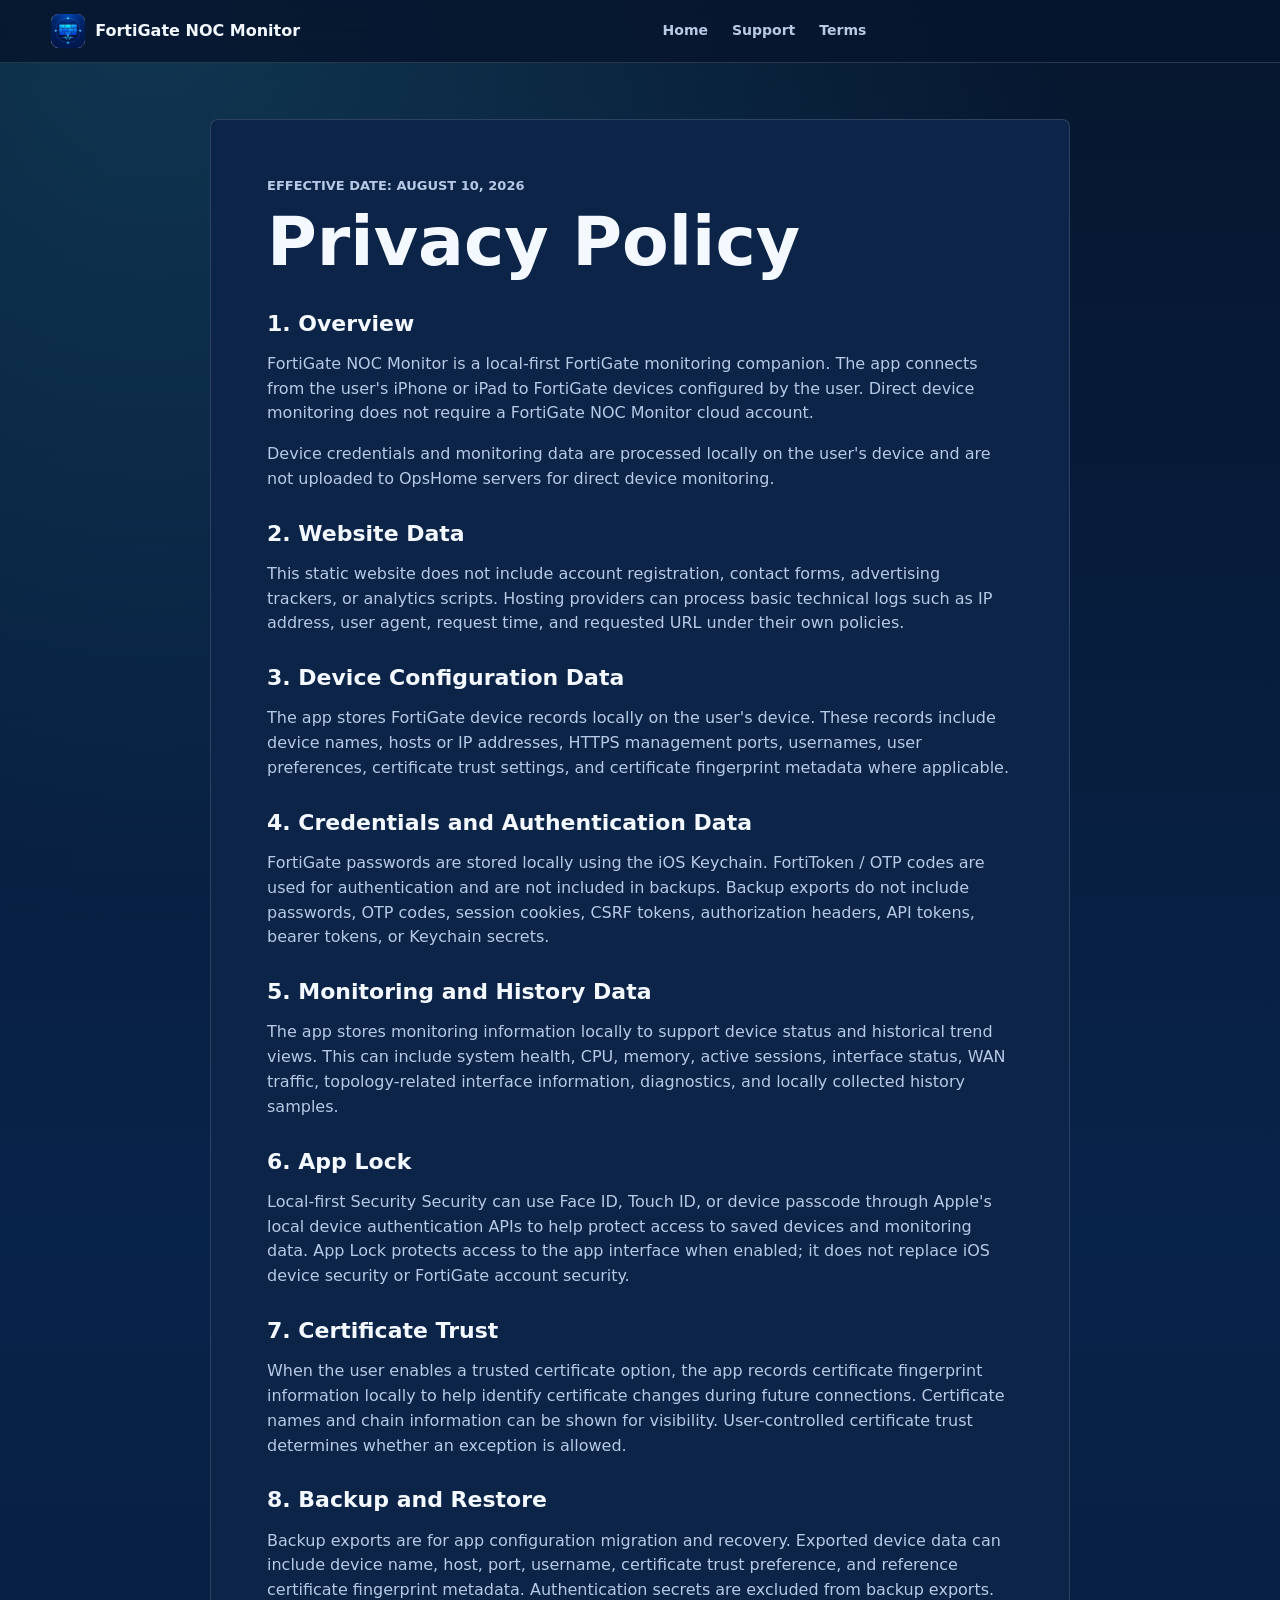
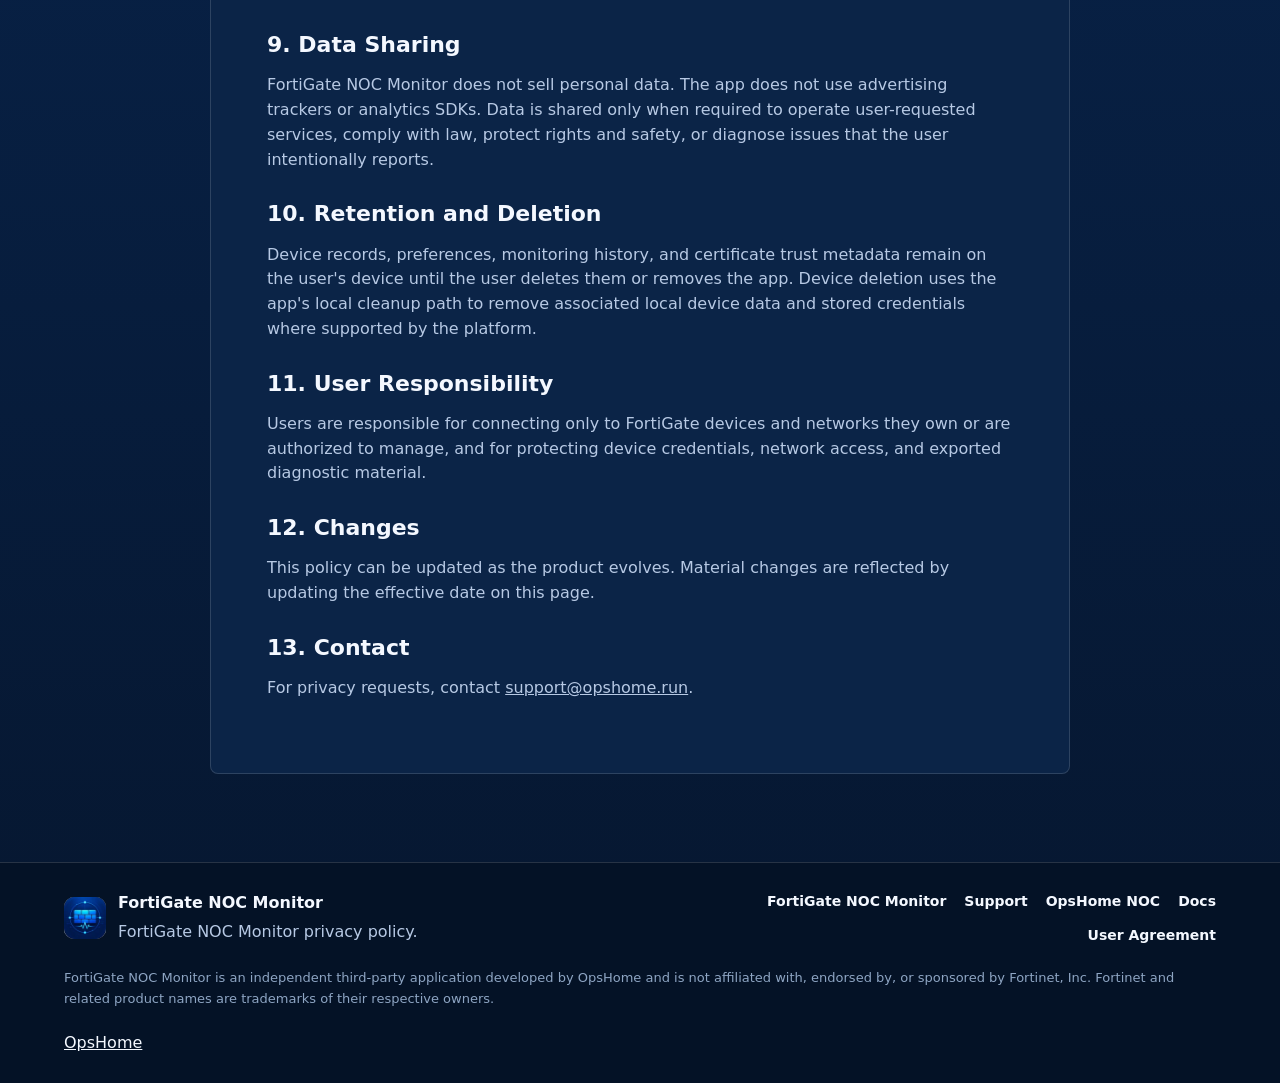
==== commit 0f942e82: "Add files via upload" ====
--- a/docs/privacy.html
+++ b/docs/privacy.html
@@ -3,9 +3,9 @@
 <head>
   <meta charset="utf-8">
   <meta name="viewport" content="width=device-width, initial-scale=1">
-  <meta name="description" content="Privacy Policy for NOC for FGT.">
+  <meta name="description" content="Privacy Policy for FortiGate NOC Monitor.">
   <meta name="robots" content="noindex,follow">
-  <title>Privacy Policy | NOC for FGT</title>
+  <title>Privacy Policy | FortiGate NOC Monitor</title>
   <link rel="canonical" href="https://fgt.opshome.run/privacy.html">
   <link rel="icon" href="favicon.ico" sizes="any">
   <link rel="apple-touch-icon" href="assets/images/apple-touch-icon.png">
@@ -13,9 +13,9 @@
 </head>
 <body>
   <header class="site-header compact">
-    <a class="brand" href="/" aria-label="NOC for FGT home">
+    <a class="brand" href="/" aria-label="FortiGate NOC Monitor home">
       <img src="assets/images/logo-96.webp" alt="" class="brand-logo" width="96" height="96" decoding="async">
-      <span>NOC for FGT</span>
+      <span>FortiGate NOC Monitor</span>
     </a>
     <nav class="site-nav" aria-label="Primary navigation">
       <a href="/">Home</a>
@@ -30,7 +30,7 @@
       <h1>Privacy Policy</h1>
 
       <h2>1. Overview</h2>
-      <p>NOC for FGT is a local-first FortiGate monitoring companion. The app connects from the user's iPhone or iPad to FortiGate devices configured by the user. Direct device monitoring does not require a NOC for FGT cloud account.</p>
+      <p>FortiGate NOC Monitor is a local-first FortiGate monitoring companion. The app connects from the user's iPhone or iPad to FortiGate devices configured by the user. Direct device monitoring does not require a FortiGate NOC Monitor cloud account.</p>
       <p>Device credentials and monitoring data are processed locally on the user's device and are not uploaded to OpsHome servers for direct device monitoring.</p>
 
       <h2>2. Website Data</h2>
@@ -46,7 +46,7 @@
       <p>The app stores monitoring information locally to support device status and historical trend views. This can include system health, CPU, memory, active sessions, interface status, WAN traffic, topology-related interface information, diagnostics, and locally collected history samples.</p>
 
       <h2>6. App Lock</h2>
-      <p>Optional App Lock can use Face ID, Touch ID, or device passcode through Apple's local device authentication APIs to help protect access to saved devices and monitoring data. App Lock protects access to the app interface when enabled; it does not replace iOS device security or FortiGate account security.</p>
+      <p>Local-first Security Security can use Face ID, Touch ID, or device passcode through Apple's local device authentication APIs to help protect access to saved devices and monitoring data. App Lock protects access to the app interface when enabled; it does not replace iOS device security or FortiGate account security.</p>
 
       <h2>7. Certificate Trust</h2>
       <p>When the user enables a trusted certificate option, the app records certificate fingerprint information locally to help identify certificate changes during future connections. Certificate names and chain information can be shown for visibility. User-controlled certificate trust determines whether an exception is allowed.</p>
@@ -55,7 +55,7 @@
       <p>Backup exports are for app configuration migration and recovery. Exported device data can include device name, host, port, username, certificate trust preference, and reference certificate fingerprint metadata. Authentication secrets are excluded from backup exports.</p>
 
       <h2>9. Data Sharing</h2>
-      <p>NOC for FGT does not sell personal data. The app does not use advertising trackers or analytics SDKs. Data is shared only when required to operate user-requested services, comply with law, protect rights and safety, or diagnose issues that the user intentionally reports.</p>
+      <p>FortiGate NOC Monitor does not sell personal data. The app does not use advertising trackers or analytics SDKs. Data is shared only when required to operate user-requested services, comply with law, protect rights and safety, or diagnose issues that the user intentionally reports.</p>
 
       <h2>10. Retention and Deletion</h2>
       <p>Device records, preferences, monitoring history, and certificate trust metadata remain on the user's device until the user deletes them or removes the app. Device deletion uses the app's local cleanup path to remove associated local device data and stored credentials where supported by the platform.</p>
@@ -75,18 +75,18 @@
     <div class="footer-brand">
       <img src="assets/images/logo-96.webp" alt="" class="footer-logo" width="96" height="96" loading="lazy" decoding="async">
       <div>
-        <strong>NOC for FGT</strong>
-        <p>NOC for FGT privacy policy.</p>
+        <strong>FortiGate NOC Monitor</strong>
+        <p>FortiGate NOC Monitor privacy policy.</p>
       </div>
     </div>
     <div class="footer-links">
-      <a href="/">NOC for FGT</a>
+      <a href="/">FortiGate NOC Monitor</a>
       <a href="support.html">Support</a>
       <a href="https://app.opshome.run/" target="_blank" rel="noopener">OpsHome NOC</a>
       <a href="https://docs.opshome.run/" target="_blank" rel="noopener">Docs</a>
       <a href="terms.html">User Agreement</a>
     </div>
-    <p class="footer-note">NOC for FGT is an independent third-party application developed by OpsHome and is not affiliated with, endorsed by, or sponsored by Fortinet, Inc. Fortinet and related product names are trademarks of their respective owners.</p>
+    <p class="footer-note">FortiGate NOC Monitor is an independent third-party application developed by OpsHome and is not affiliated with, endorsed by, or sponsored by Fortinet, Inc. Fortinet and related product names are trademarks of their respective owners.</p>
   <a href="https://opshome.run/" target="_blank" rel="noopener">OpsHome</a>
   </footer>
 </body>
--- a/docs/assets/styles.css
+++ b/docs/assets/styles.css
@@ -136,7 +136,7 @@
 .hero-inner {
   display: grid;
   grid-template-columns: minmax(0, 1.05fr) minmax(320px, 0.95fr);
-  gap: clamp(34px, 6vw, 84px);
+  gap: clamp(28px, 5vw, 64px);
   align-items: center;
   min-height: 76vh;
 }
@@ -169,22 +169,25 @@
 p,
 li,
 summary {
-  overflow-wrap: anywhere;
+  overflow-wrap: break-word;
 }
 
 h1 {
-  max-width: 760px;
+  max-width: 720px;
   margin: 0;
-  font-size: clamp(48px, 7vw, 92px);
-  line-height: 0.96;
+  font-size: clamp(42px, 4.8vw, 64px);
+  line-height: 1.05;
   letter-spacing: 0;
+  text-wrap: balance;
 }
 
 h2 {
+  max-width: 880px;
   margin: 0;
-  font-size: clamp(32px, 4vw, 54px);
-  line-height: 1.06;
+  font-size: clamp(30px, 3.35vw, 48px);
+  line-height: 1.1;
   letter-spacing: 0;
+  text-wrap: balance;
 }
 
 h3 {
@@ -194,10 +197,11 @@
 }
 
 .hero-copy {
-  max-width: 680px;
+  max-width: 660px;
   margin: 24px 0 0;
   color: var(--ink);
-  font-size: clamp(19px, 2vw, 23px);
+  font-size: clamp(18px, 1.7vw, 21px);
+  line-height: 1.55;
 }
 
 .hero-support,
@@ -211,7 +215,7 @@
 }
 
 .hero-support {
-  max-width: 640px;
+  max-width: 620px;
   margin: 14px 0 0;
 }
 
@@ -339,13 +343,23 @@
 .metric-grid article,
 .compat-grid article,
 .steps article {
-  border: 1px solid var(--line);
-  border-radius: 8px;
-  background: rgba(255, 255, 255, 0.055);
+  border: 1px solid rgba(164, 201, 255, 0.22);
+  border-radius: 8px;
+  background: rgba(255, 255, 255, 0.085);
 }
 
 .capability-list article {
-  padding: 18px;
+  min-height: 156px;
+  padding: 20px;
+}
+
+.capability-list h3 {
+  color: var(--ink);
+  font-size: 19px;
+}
+
+.capability-list p {
+  line-height: 1.55;
 }
 
 .capability-list p,
@@ -459,6 +473,26 @@
   color: #486581;
   font-size: 11px;
   font-weight: 600;
+}
+
+.tested-envs {
+  display: flex;
+  flex-wrap: wrap;
+  gap: 8px;
+  margin-top: 16px;
+}
+
+.tested-envs span {
+  display: inline-flex;
+  align-items: center;
+  min-height: 30px;
+  padding: 0 10px;
+  border-radius: 999px;
+  border: 1px solid #b9cce3;
+  background: #f5f9ff;
+  color: #102a43;
+  font-size: 12px;
+  font-weight: 850;
 }
 
 .feature-columns,
@@ -557,7 +591,7 @@
 
 .topology-section {
   display: grid;
-  grid-template-columns: minmax(0, 0.9fr) minmax(320px, 1.1fr);
+  grid-template-columns: minmax(0, 0.82fr) minmax(320px, 1.18fr);
   gap: clamp(30px, 6vw, 72px);
   align-items: center;
   background: rgba(255, 255, 255, 0.035);
@@ -565,6 +599,48 @@
   border-bottom: 1px solid var(--line);
 }
 
+.topology-copy {
+  max-width: 620px;
+}
+
+.topology-device {
+  min-width: 0;
+  margin: 0;
+  padding: 0;
+  border: 0;
+  outline: 0;
+  border-radius: 0;
+  background: none;
+  box-shadow: none;
+  display: grid;
+  justify-items: center;
+  gap: 14px;
+}
+
+.topology-device-image {
+  display: block;
+  width: min(100%, 440px);
+  height: auto;
+  max-width: 440px;
+  max-height: none;
+  margin: 0;
+  padding: 0;
+  border: 0;
+  outline: 0;
+  border-radius: 0;
+  background: transparent;
+  box-shadow: none;
+  object-fit: contain;
+  filter: drop-shadow(var(--shadow));
+}
+
+.topology-device-caption {
+  margin: 0;
+  color: #9bb8de;
+  font-size: 14px;
+  text-align: center;
+}
+
 .demo-section {
   display: grid;
   place-items: center;
@@ -644,6 +720,10 @@
 }
 
 .compatibility-section .compat-grid p {
+  color: var(--card-text-secondary);
+}
+
+.compatibility-section .compat-points {
   color: var(--card-text-secondary);
 }
 
@@ -982,12 +1062,29 @@
   }
 
   .hero {
-    padding-top: 48px;
+    padding-top: 44px;
+    padding-bottom: 48px;
   }
 
   .hero-logo {
     width: 58px;
     height: 58px;
+  }
+
+  h1 {
+    font-size: clamp(40px, 13vw, 54px);
+  }
+
+  h2 {
+    font-size: clamp(28px, 9vw, 38px);
+  }
+
+  .hero-copy,
+  .hero-support,
+  .section-copy p,
+  .section-heading p,
+  .topology-copy p {
+    font-size: 16px;
   }
 
   .hero-actions,
@@ -1020,6 +1117,11 @@
     min-height: 0;
   }
 
+  .fortios-matrix {
+    grid-template-columns: repeat(2, minmax(0, 1fr));
+  }
+
+
   .site-footer {
     grid-template-columns: 1fr;
   }
@@ -1052,14 +1154,14 @@
 }
 .compat-list div {
   padding: 12px 14px;
-  border-radius: 10px;
-  background: rgba(255,255,255,0.045);
+  border-radius: 8px;
+  background: rgba(255, 255, 255, 0.045);
   display: flex;
   flex-direction: column;
   gap: 4px;
 }
 .compat-list strong {
-  color: var(--text);
+  color: var(--ink);
 }
 .compat-list span {
   color: var(--muted);
@@ -1078,30 +1180,57 @@
 }
 .screenshot-grid {
   display: grid;
-  grid-template-columns: repeat(4, minmax(0,1fr));
+  grid-template-columns: repeat(4, minmax(0, 1fr));
   gap: 22px;
 }
+
 .screenshot-grid figure {
   margin: 0;
-  padding: 14px;
-  border-radius: 18px;
-  background: rgba(255,255,255,0.04);
-  border: 1px solid var(--line);
-}
+  padding: 16px;
+  border-radius: 8px;
+  background: rgba(255, 255, 255, 0.055);
+  border: 1px solid rgba(164, 201, 255, 0.22);
+}
+
+.screenshot-grid figure > span {
+  display: block;
+  min-height: 22px;
+  margin-bottom: 12px;
+  color: var(--cyan);
+  font-size: 13px;
+  font-weight: 900;
+  text-transform: uppercase;
+}
+
 .screenshot-grid img {
   display: block;
   width: 100%;
   height: auto;
-  border-radius: 12px;
+  border-radius: 8px;
   filter: drop-shadow(var(--shadow));
 }
+
+.screenshot-grid figcaption {
+  min-height: 64px;
+  margin-top: 14px;
+  color: var(--muted);
+  font-size: 14px;
+  line-height: 1.45;
+  text-align: left;
+}
+
 @media (max-width: 1100px) {
   .screenshot-grid {
-    grid-template-columns: repeat(2, minmax(0,1fr));
-  }
-}
+    grid-template-columns: repeat(2, minmax(0, 1fr));
+  }
+}
+
 @media (max-width: 620px) {
   .screenshot-grid {
     grid-template-columns: 1fr;
   }
-}
+
+  .screenshot-grid figcaption {
+    min-height: 0;
+  }
+}
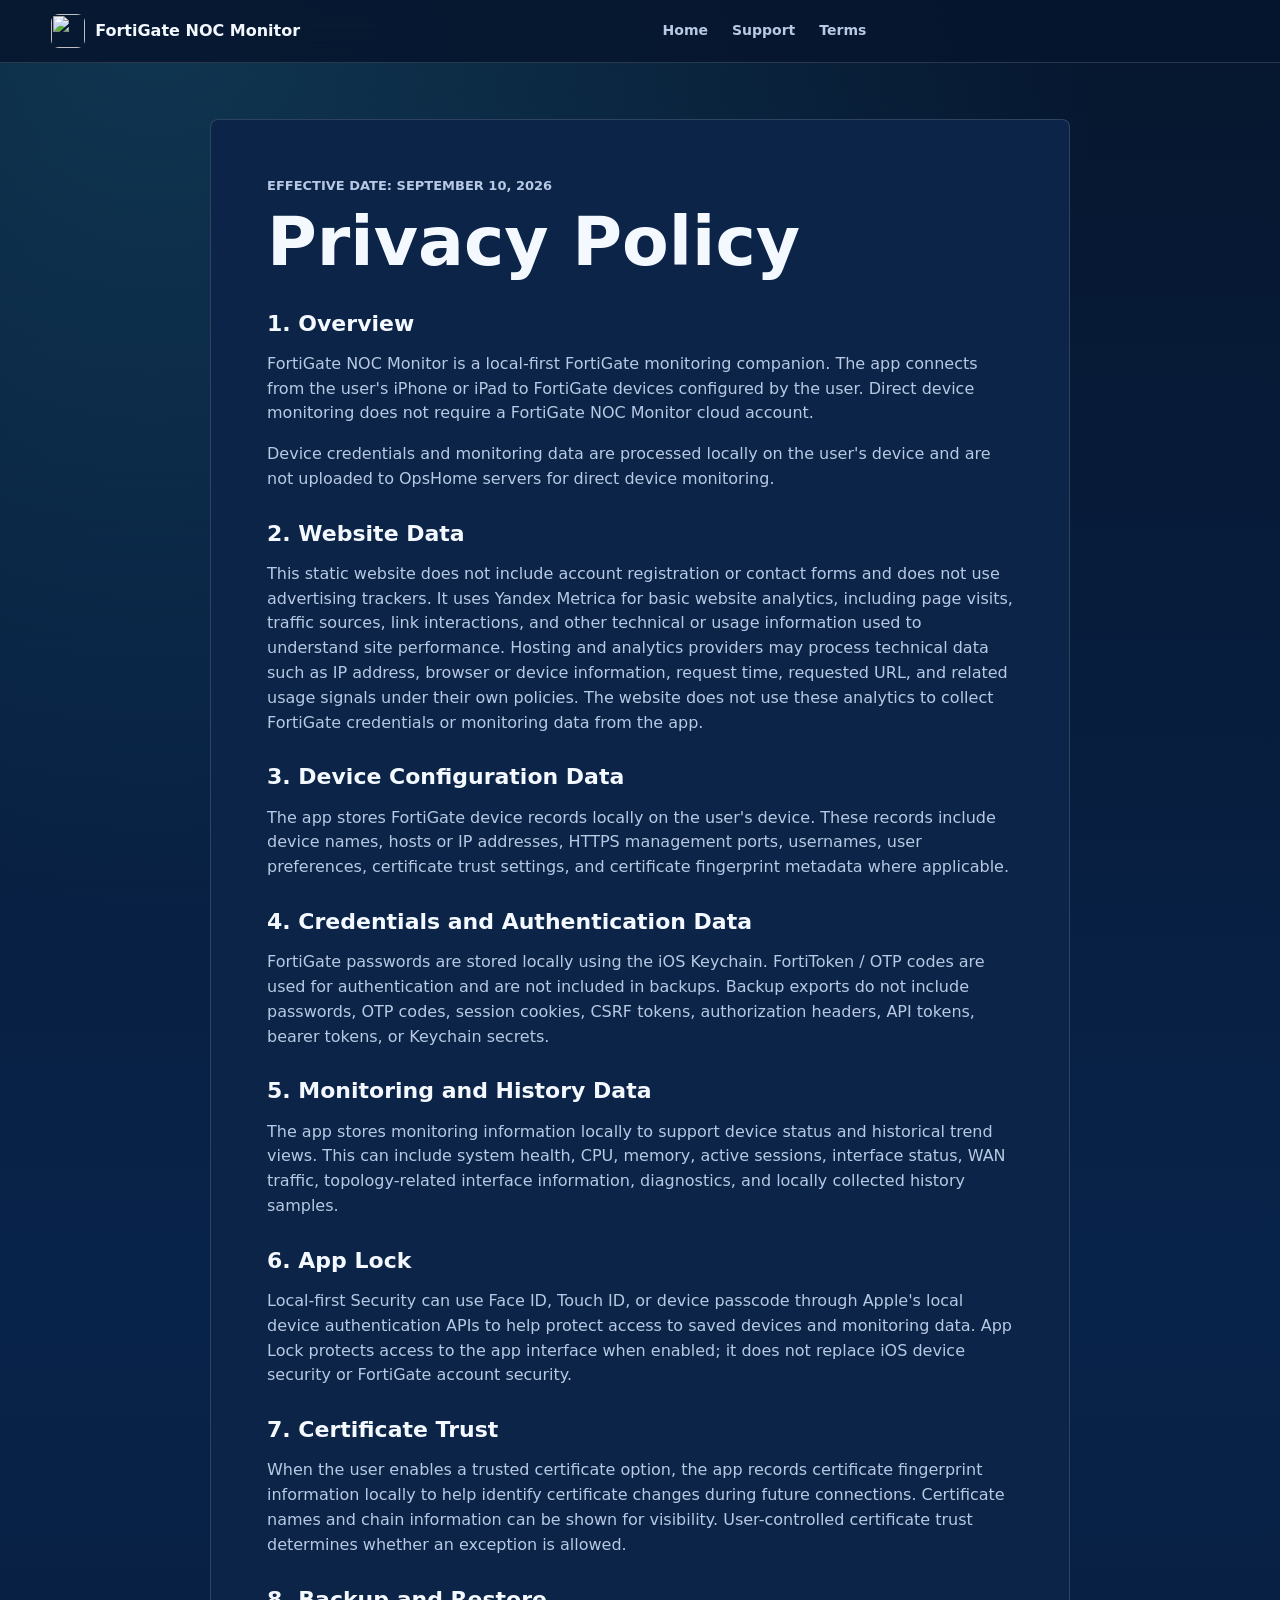
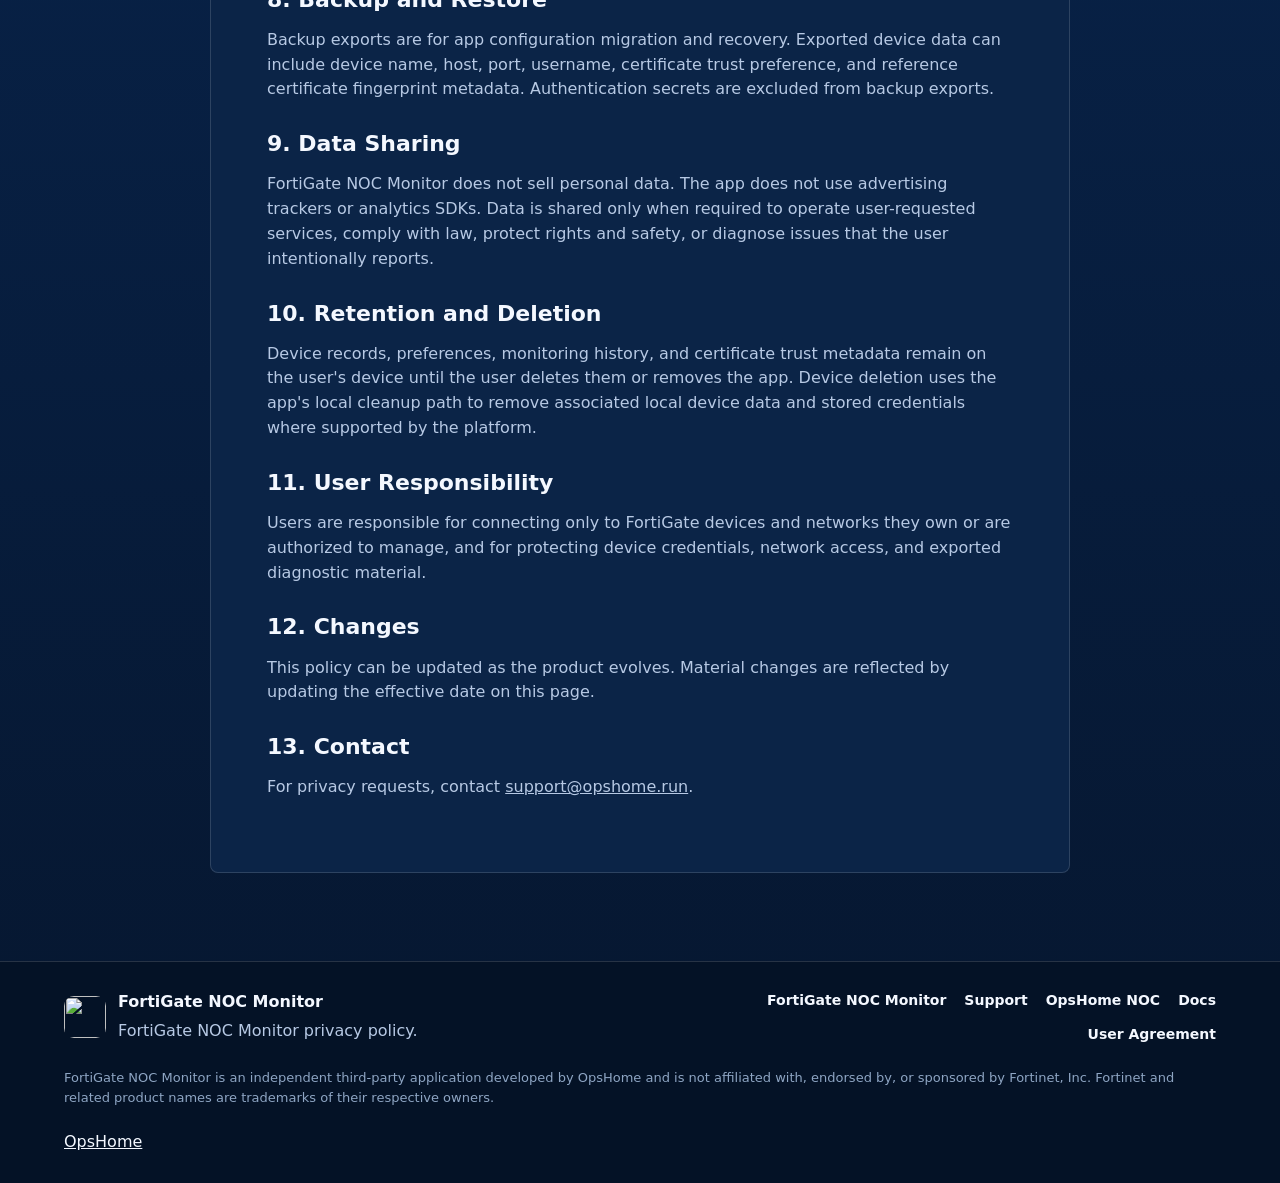
==== commit a75dc873: "Add files via upload" ====
--- a/docs/privacy.html
+++ b/docs/privacy.html
@@ -26,7 +26,7 @@
 
   <main class="legal-page">
     <article class="legal-document">
-      <p class="eyebrow">Effective date: August 10, 2026</p>
+      <p class="eyebrow">Effective date: September 10, 2026</p>
       <h1>Privacy Policy</h1>
 
       <h2>1. Overview</h2>
@@ -34,7 +34,7 @@
       <p>Device credentials and monitoring data are processed locally on the user's device and are not uploaded to OpsHome servers for direct device monitoring.</p>
 
       <h2>2. Website Data</h2>
-      <p>This static website does not include account registration, contact forms, advertising trackers, or analytics scripts. Hosting providers can process basic technical logs such as IP address, user agent, request time, and requested URL under their own policies.</p>
+      <p>This static website does not include account registration or contact forms and does not use advertising trackers. It uses Yandex Metrica for basic website analytics, including page visits, traffic sources, link interactions, and other technical or usage information used to understand site performance. Hosting and analytics providers may process technical data such as IP address, browser or device information, request time, requested URL, and related usage signals under their own policies. The website does not use these analytics to collect FortiGate credentials or monitoring data from the app.</p>
 
       <h2>3. Device Configuration Data</h2>
       <p>The app stores FortiGate device records locally on the user's device. These records include device names, hosts or IP addresses, HTTPS management ports, usernames, user preferences, certificate trust settings, and certificate fingerprint metadata where applicable.</p>
@@ -46,7 +46,7 @@
       <p>The app stores monitoring information locally to support device status and historical trend views. This can include system health, CPU, memory, active sessions, interface status, WAN traffic, topology-related interface information, diagnostics, and locally collected history samples.</p>
 
       <h2>6. App Lock</h2>
-      <p>Local-first Security Security can use Face ID, Touch ID, or device passcode through Apple's local device authentication APIs to help protect access to saved devices and monitoring data. App Lock protects access to the app interface when enabled; it does not replace iOS device security or FortiGate account security.</p>
+      <p>Local-first Security can use Face ID, Touch ID, or device passcode through Apple's local device authentication APIs to help protect access to saved devices and monitoring data. App Lock protects access to the app interface when enabled; it does not replace iOS device security or FortiGate account security.</p>
 
       <h2>7. Certificate Trust</h2>
       <p>When the user enables a trusted certificate option, the app records certificate fingerprint information locally to help identify certificate changes during future connections. Certificate names and chain information can be shown for visibility. User-controlled certificate trust determines whether an exception is allowed.</p>
--- a/docs/assets/styles.css
+++ b/docs/assets/styles.css
@@ -1146,7 +1146,7 @@
 }
 
 
-/* NOC for FGT compatibility and screenshot updates */
+/* FortiGate NOC Monitor compatibility and screenshot updates */
 .compat-list {
   display: grid;
   gap: 12px;
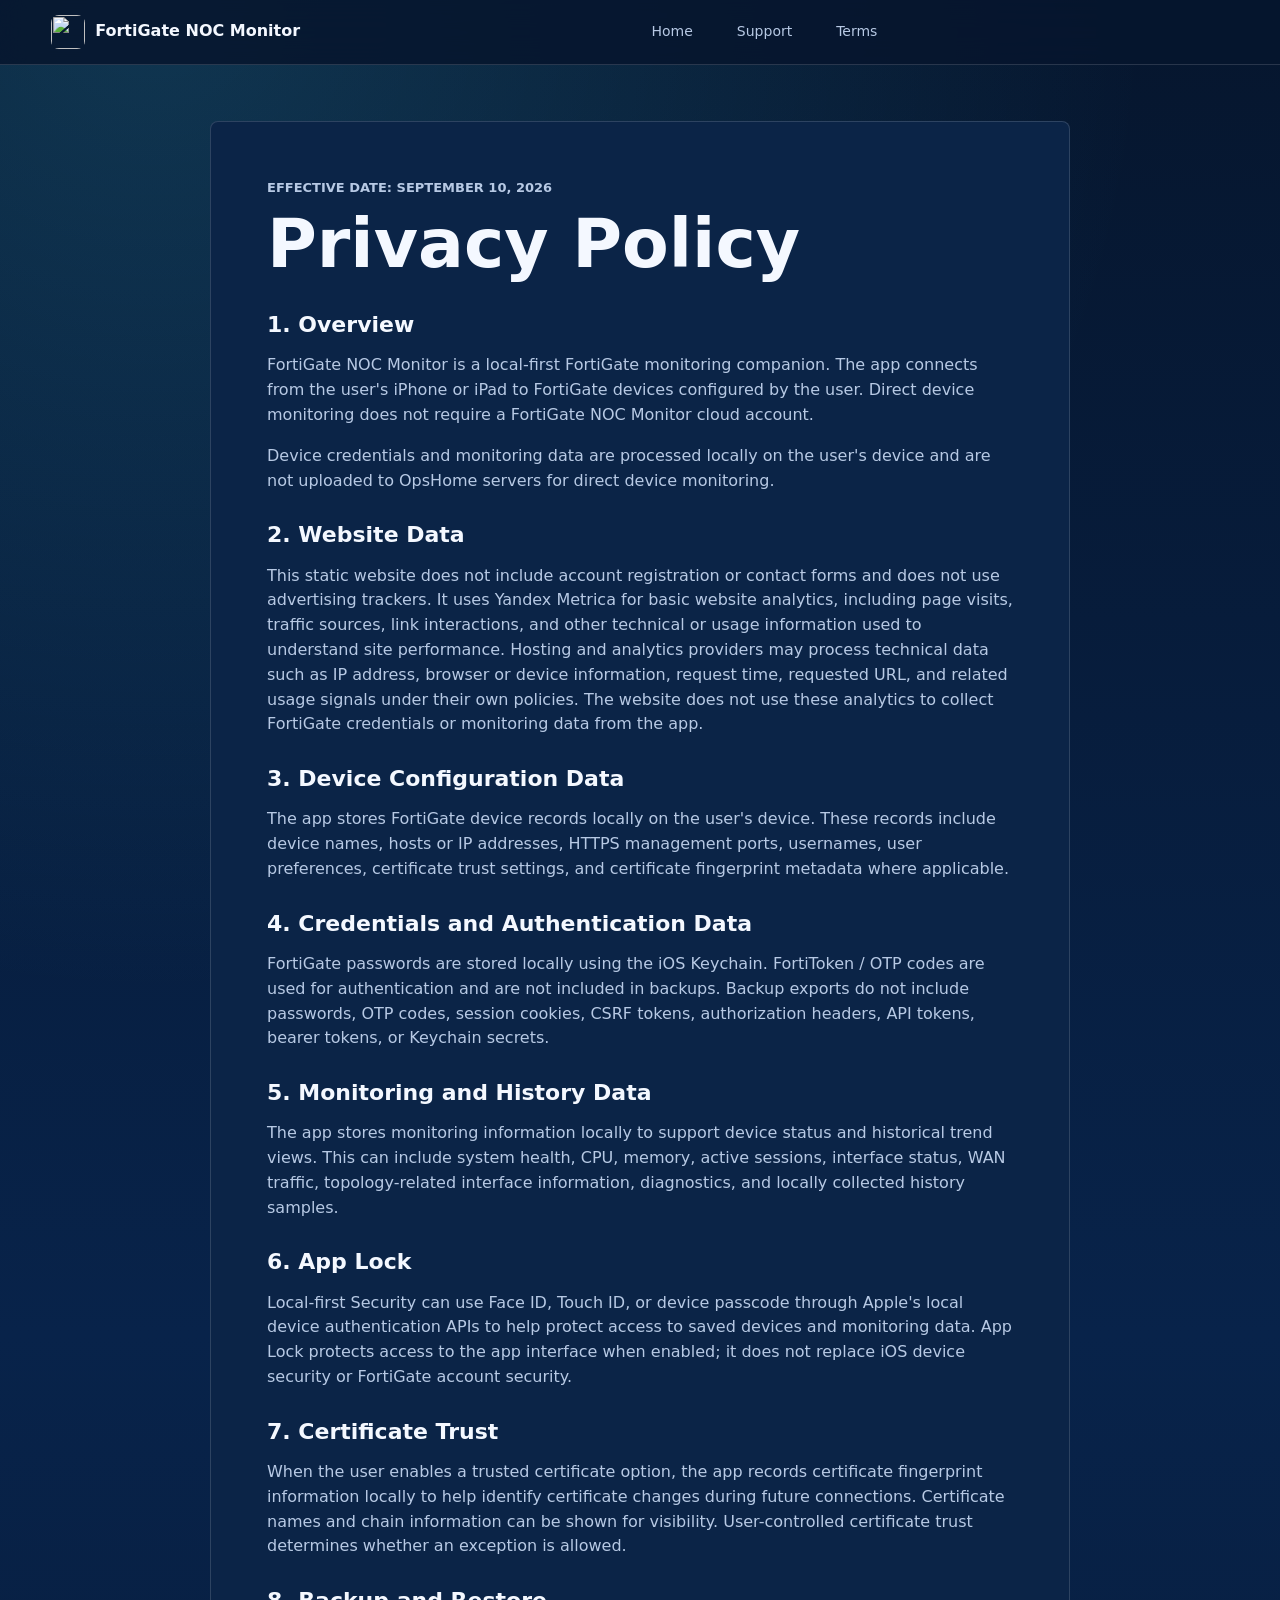
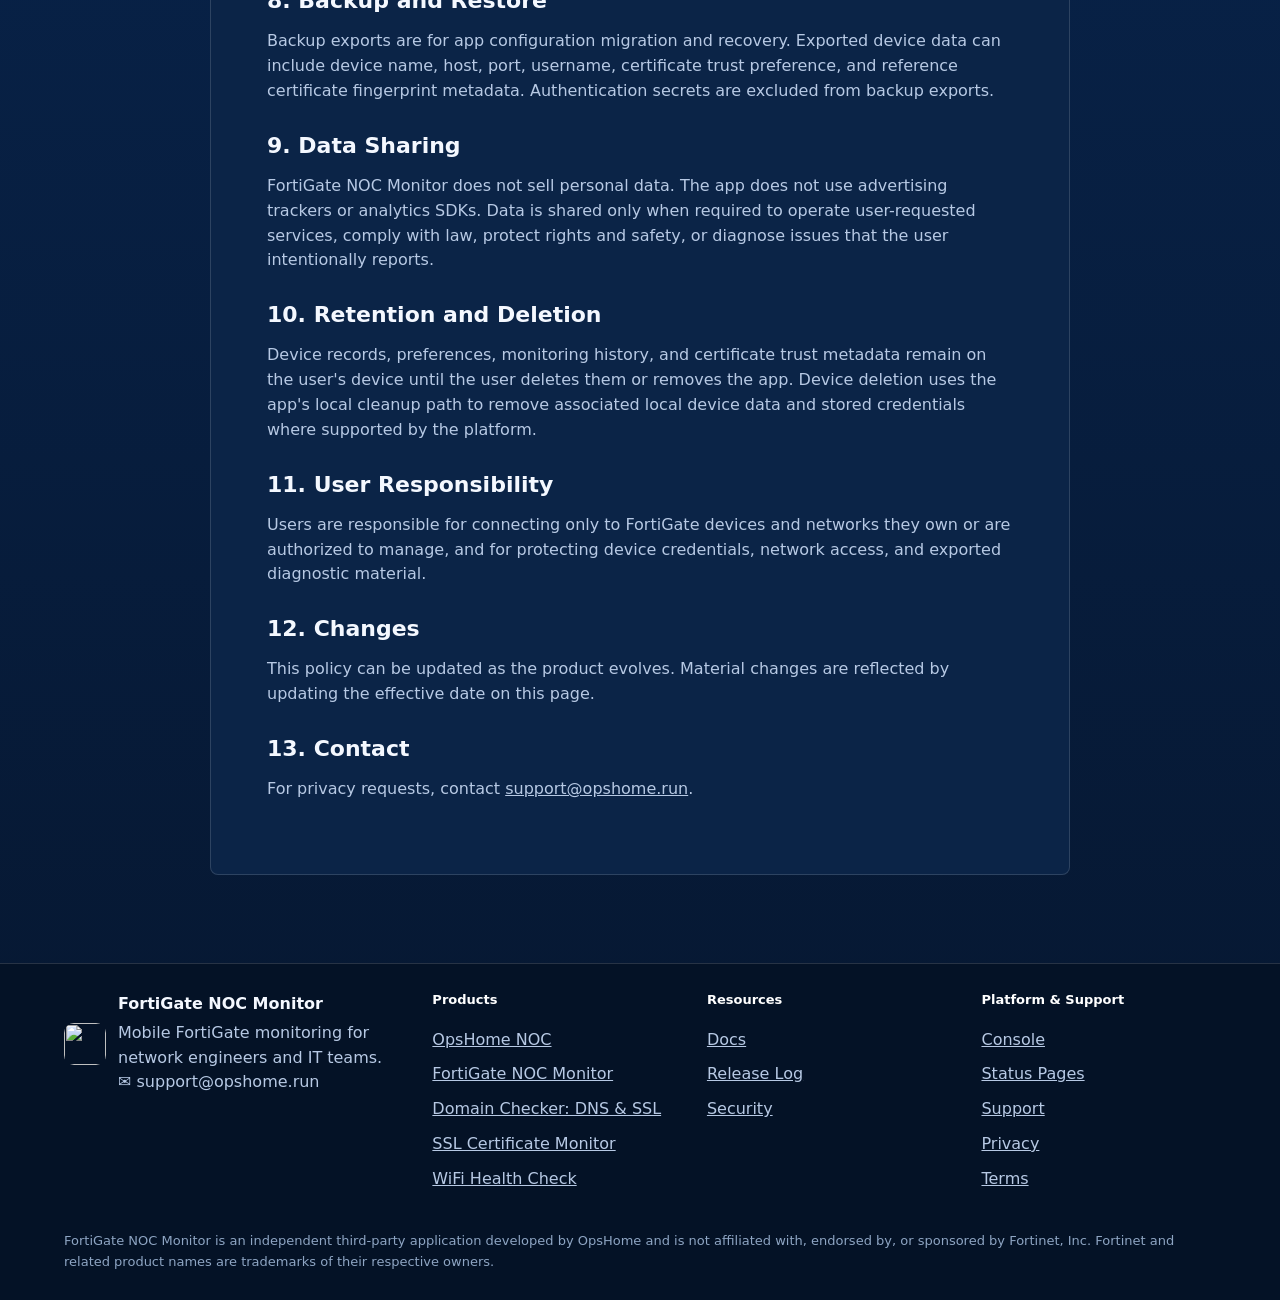
==== commit 5f8c9cee: "Add files via upload" ====
--- a/docs/privacy.html
+++ b/docs/privacy.html
@@ -71,23 +71,19 @@
     </article>
   </main>
 
-  <footer class="site-footer">
+  <footer class="site-footer ops-footer">
     <div class="footer-brand">
       <img src="assets/images/logo-96.webp" alt="" class="footer-logo" width="96" height="96" loading="lazy" decoding="async">
       <div>
         <strong>FortiGate NOC Monitor</strong>
-        <p>FortiGate NOC Monitor privacy policy.</p>
+        <p>Mobile FortiGate monitoring for network engineers and IT teams.</p>
+        <p>✉ support@opshome.run</p>
       </div>
     </div>
-    <div class="footer-links">
-      <a href="/">FortiGate NOC Monitor</a>
-      <a href="support.html">Support</a>
-      <a href="https://app.opshome.run/" target="_blank" rel="noopener">OpsHome NOC</a>
-      <a href="https://docs.opshome.run/" target="_blank" rel="noopener">Docs</a>
-      <a href="terms.html">User Agreement</a>
-    </div>
+    <div class="footer-column"><h3>Products</h3><a href="https://opshome.run/" target="_blank">OpsHome NOC</a><a href="/">FortiGate NOC Monitor</a><a href="https://domain.opshome.run/" target="_blank">Domain Checker: DNS &amp; SSL</a><a href="https://ssl.opshome.run/" target="_blank">SSL Certificate Monitor</a><a href="https://wifi.opshome.run/" target="_blank">WiFi Health Check</a></div>
+    <div class="footer-column"><h3>Resources</h3><a href="https://docs.opshome.run/noc-for-fgt/" target="_blank">Docs</a><a href="https://opshome.run/" target="_blank">Release Log</a><a href="https://opshome.run/security" target="_blank">Security</a></div>
+    <div class="footer-column"><h3>Platform &amp; Support</h3><a href="https://console.opshome.run" target="_blank">Console</a><a href="https://status.opshome.run" target="_blank">Status Pages</a><a href="support.html">Support</a><a href="privacy.html">Privacy</a><a href="terms.html">Terms</a></div>
     <p class="footer-note">FortiGate NOC Monitor is an independent third-party application developed by OpsHome and is not affiliated with, endorsed by, or sponsored by Fortinet, Inc. Fortinet and related product names are trademarks of their respective owners.</p>
-  <a href="https://opshome.run/" target="_blank" rel="noopener">OpsHome</a>
   </footer>
 </body>
 </html>
--- a/docs/assets/styles.css
+++ b/docs/assets/styles.css
@@ -1234,3 +1234,25 @@
     min-height: 0;
   }
 }
+
+
+/* OpsHome unified SaaS header/footer */
+.site-nav { gap: 24px; }
+.site-nav a { font-weight: 500; color: #b7c9e4; border-radius: 8px; padding: 7px 10px; transition: .2s ease; }
+.site-nav a:hover { color: #fff; background: rgba(255,255,255,.08); transform: translateY(-1px); }
+.nav-cta { border-radius:9999px; padding:10px 22px; font-weight:500; color:#fff; background:linear-gradient(135deg,#3b82f6,#1d4ed8); box-shadow:0 4px 14px rgba(59,130,246,.3); transition:.2s ease; }
+.nav-cta:hover { transform:translateY(-1px); box-shadow:0 6px 18px rgba(59,130,246,.38); }
+.ops-footer { display:grid; grid-template-columns:1.4fr 1fr 1fr 1fr; gap:40px; align-items:start; }
+.ops-footer .footer-column { display:flex; flex-direction:column; gap:10px; }
+.ops-footer .footer-column h3 { margin:0 0 10px; font-size:13px; color:#fff; }
+.ops-footer .footer-column a { color:#b7c9e4; }
+.ops-footer .footer-column a:hover { color:#fff; }
+@media(max-width:900px){ .ops-footer{grid-template-columns:1fr;} .site-nav{gap:12px;} }
+
+.pricing-section .pricing-grid { display:grid; grid-template-columns:repeat(4,1fr); gap:24px; margin-top:32px; }
+.price-card { background:#fff; border:1px solid rgba(15,23,42,.08); border-radius:24px; padding:28px; text-align:center; }
+.price-card h3 { font-size:18px; margin-bottom:16px; }
+.price-card strong { display:block; font-size:32px; color:#0f172a; margin-bottom:12px; }
+.price-card p { color:#64748b; line-height:1.6; }
+.price-card.featured { border-color:#3b82f6; box-shadow:0 8px 24px rgba(59,130,246,.15); }
+@media(max-width:900px){ .pricing-section .pricing-grid { grid-template-columns:1fr; } }
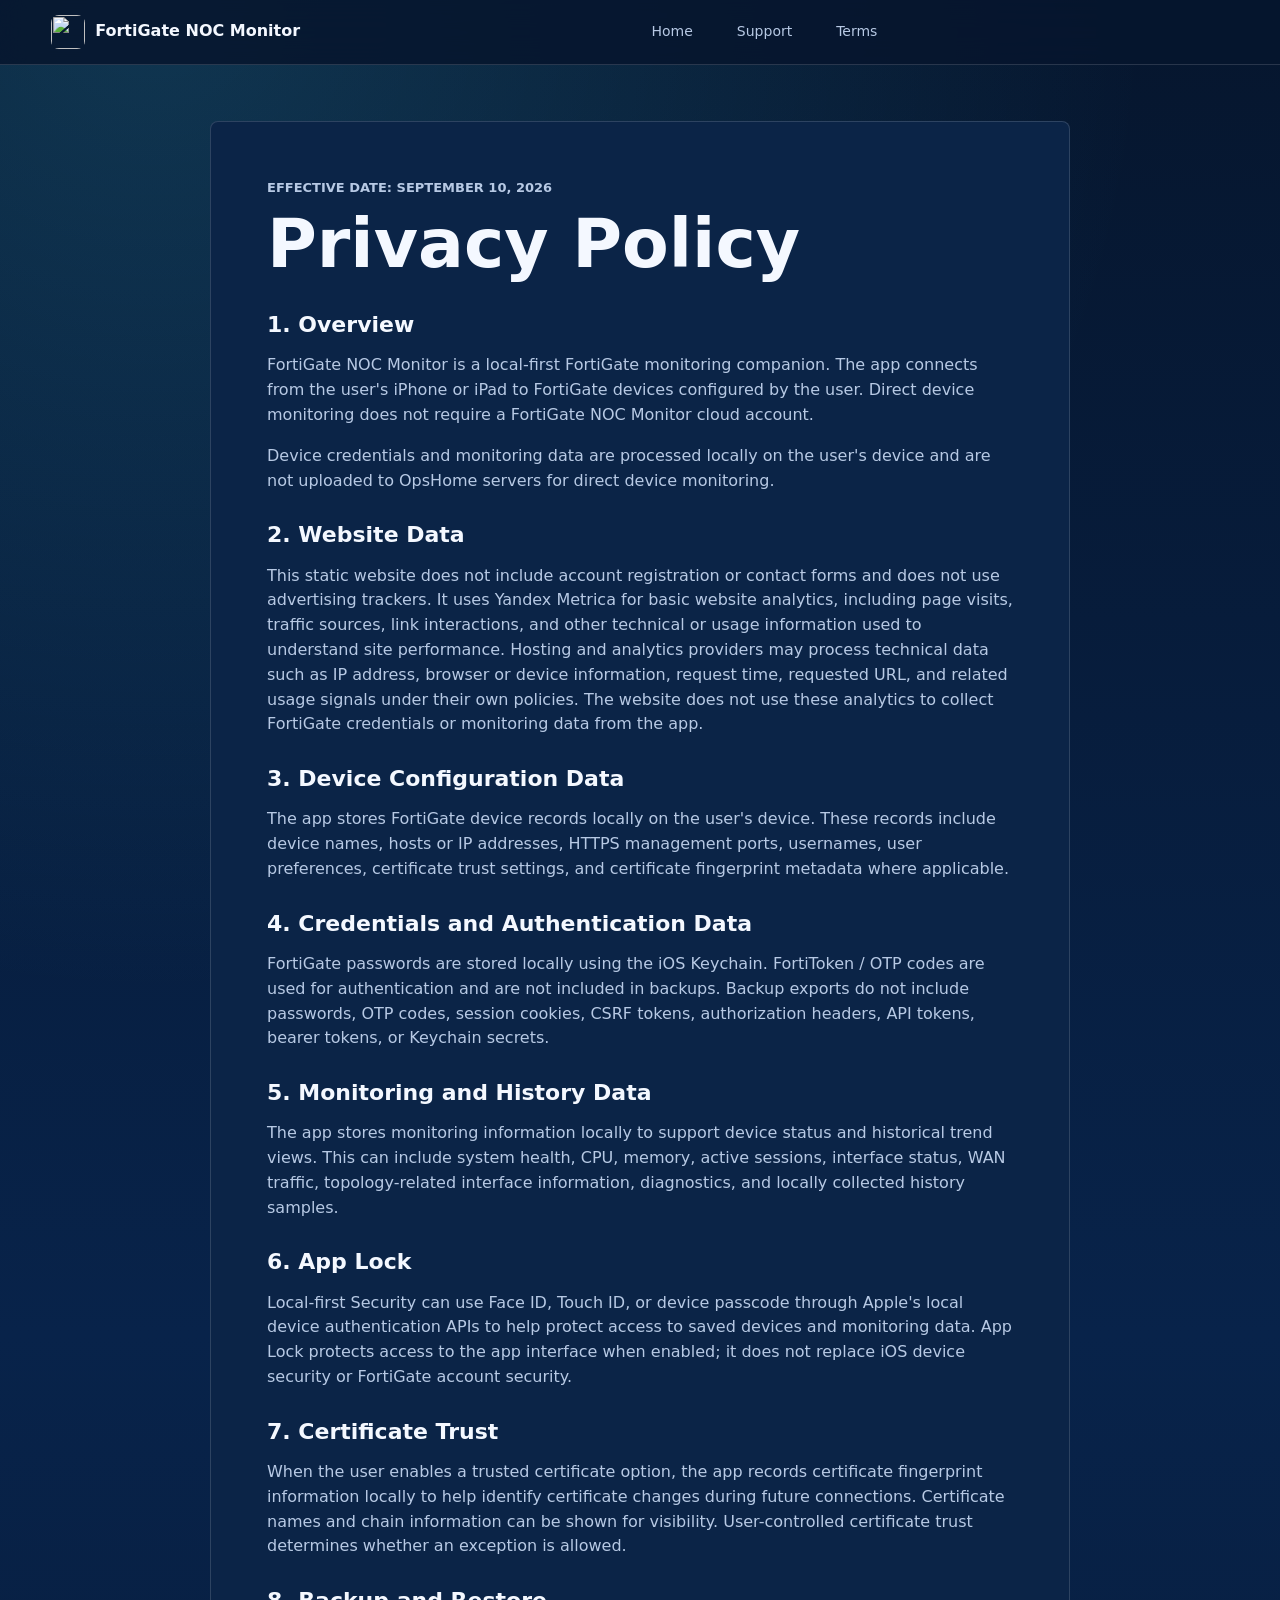
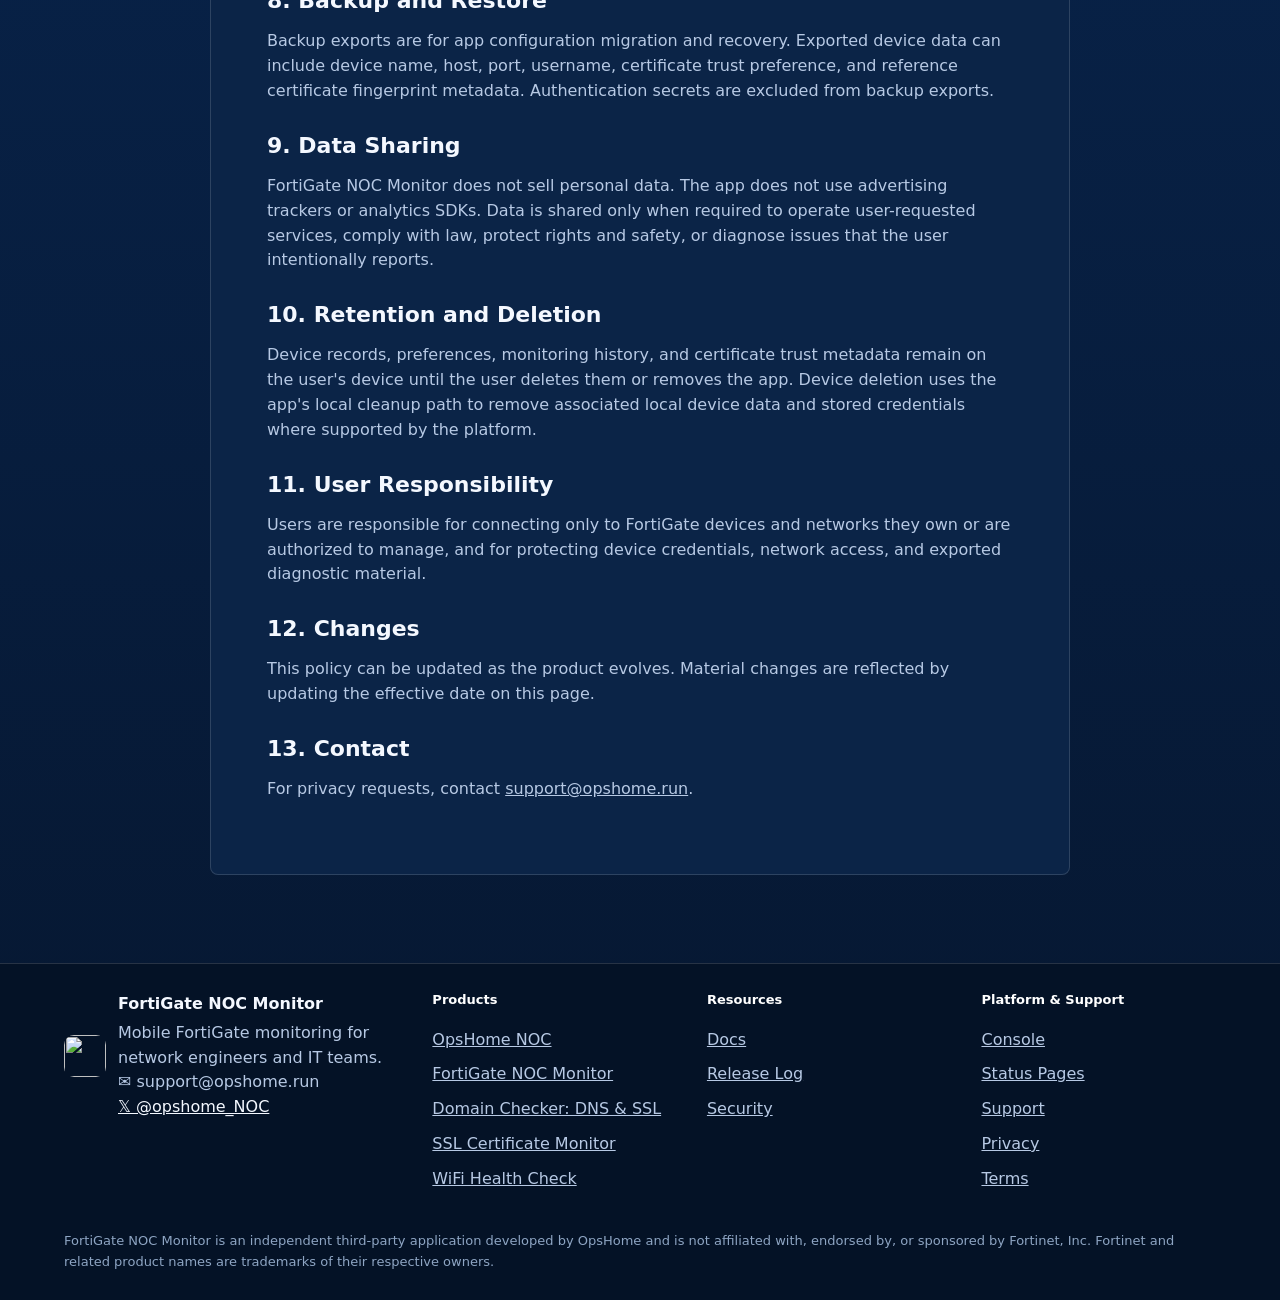
==== commit b5c95ded: "Add files via upload" ====
--- a/docs/privacy.html
+++ b/docs/privacy.html
@@ -77,7 +77,7 @@
       <div>
         <strong>FortiGate NOC Monitor</strong>
         <p>Mobile FortiGate monitoring for network engineers and IT teams.</p>
-        <p>✉ support@opshome.run</p>
+        <p>✉ support@opshome.run</p><p class="footer-social"><a href="https://x.com/opshome_NOC" target="_blank" rel="noopener">𝕏 @opshome_NOC</a></p>
       </div>
     </div>
     <div class="footer-column"><h3>Products</h3><a href="https://opshome.run/" target="_blank">OpsHome NOC</a><a href="/">FortiGate NOC Monitor</a><a href="https://domain.opshome.run/" target="_blank">Domain Checker: DNS &amp; SSL</a><a href="https://ssl.opshome.run/" target="_blank">SSL Certificate Monitor</a><a href="https://wifi.opshome.run/" target="_blank">WiFi Health Check</a></div>
--- a/docs/assets/styles.css
+++ b/docs/assets/styles.css
@@ -1248,11 +1248,3 @@
 .ops-footer .footer-column a { color:#b7c9e4; }
 .ops-footer .footer-column a:hover { color:#fff; }
 @media(max-width:900px){ .ops-footer{grid-template-columns:1fr;} .site-nav{gap:12px;} }
-
-.pricing-section .pricing-grid { display:grid; grid-template-columns:repeat(4,1fr); gap:24px; margin-top:32px; }
-.price-card { background:#fff; border:1px solid rgba(15,23,42,.08); border-radius:24px; padding:28px; text-align:center; }
-.price-card h3 { font-size:18px; margin-bottom:16px; }
-.price-card strong { display:block; font-size:32px; color:#0f172a; margin-bottom:12px; }
-.price-card p { color:#64748b; line-height:1.6; }
-.price-card.featured { border-color:#3b82f6; box-shadow:0 8px 24px rgba(59,130,246,.15); }
-@media(max-width:900px){ .pricing-section .pricing-grid { grid-template-columns:1fr; } }
